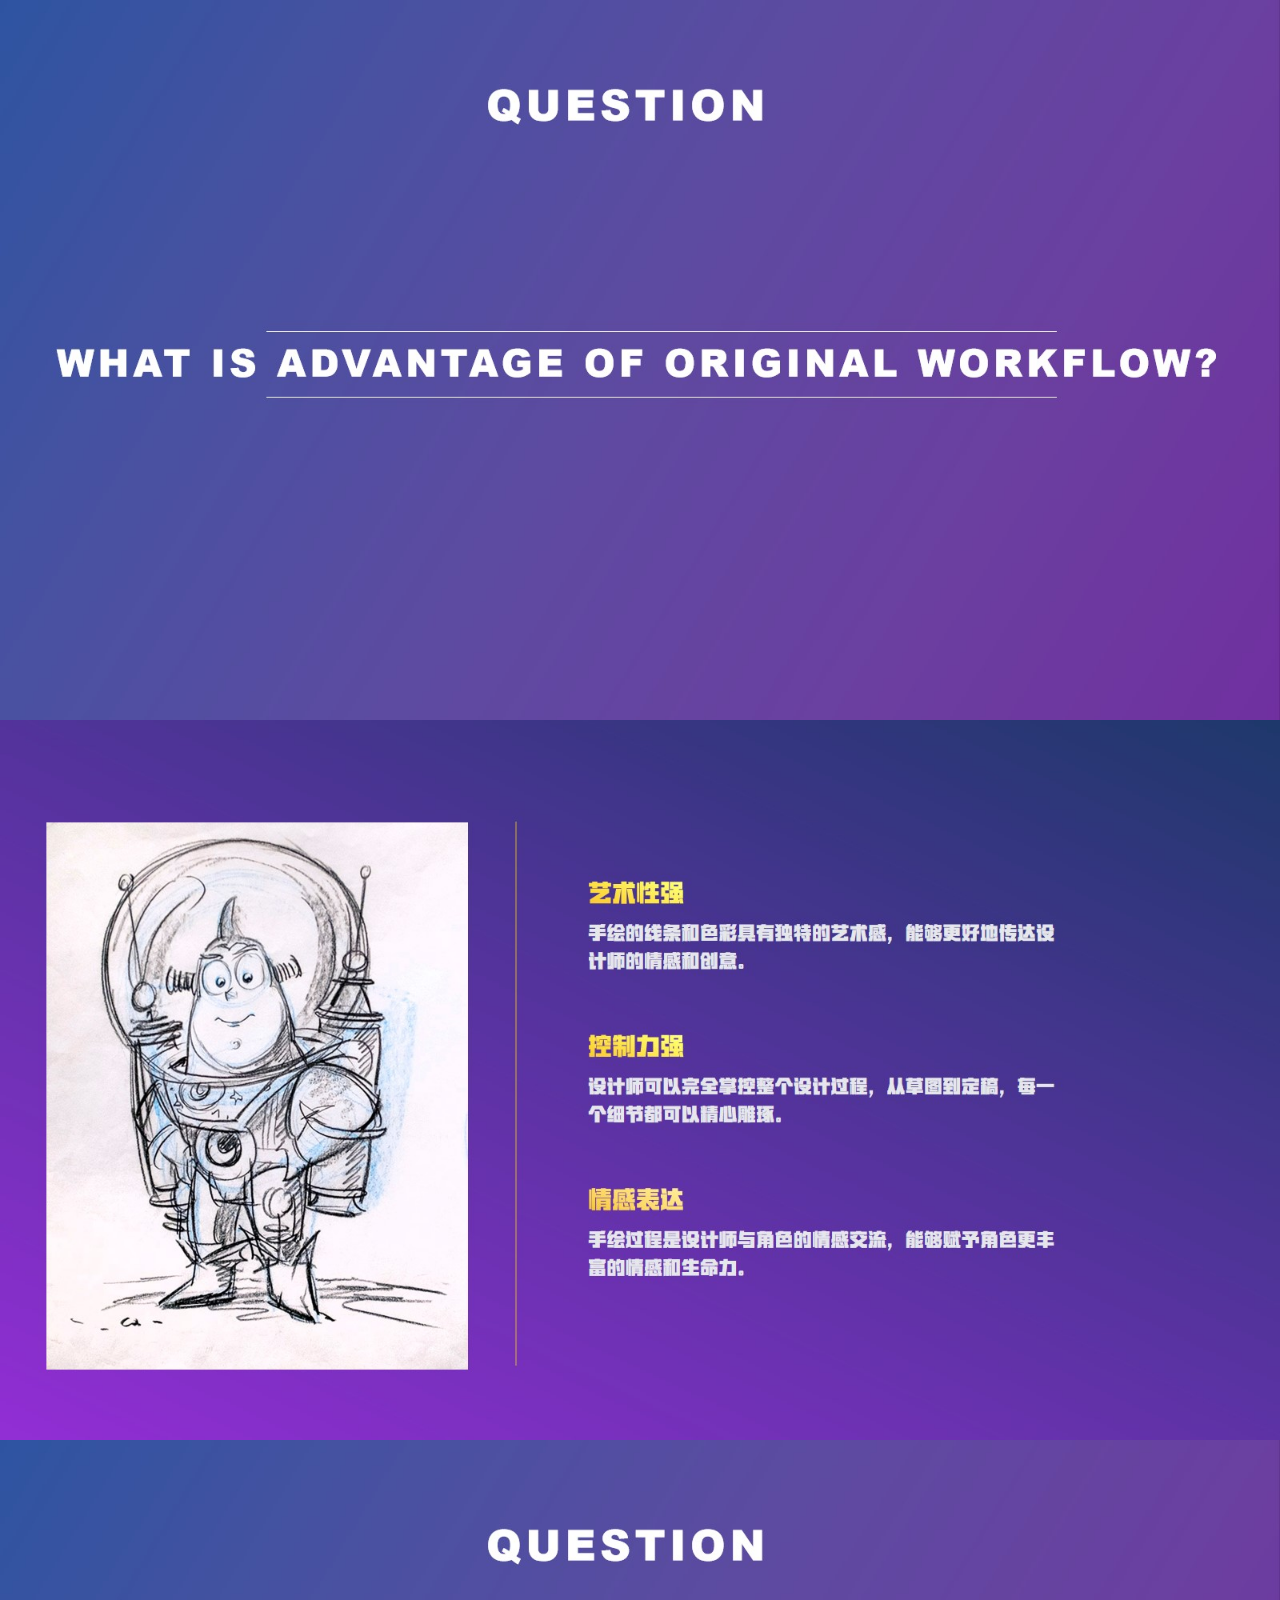
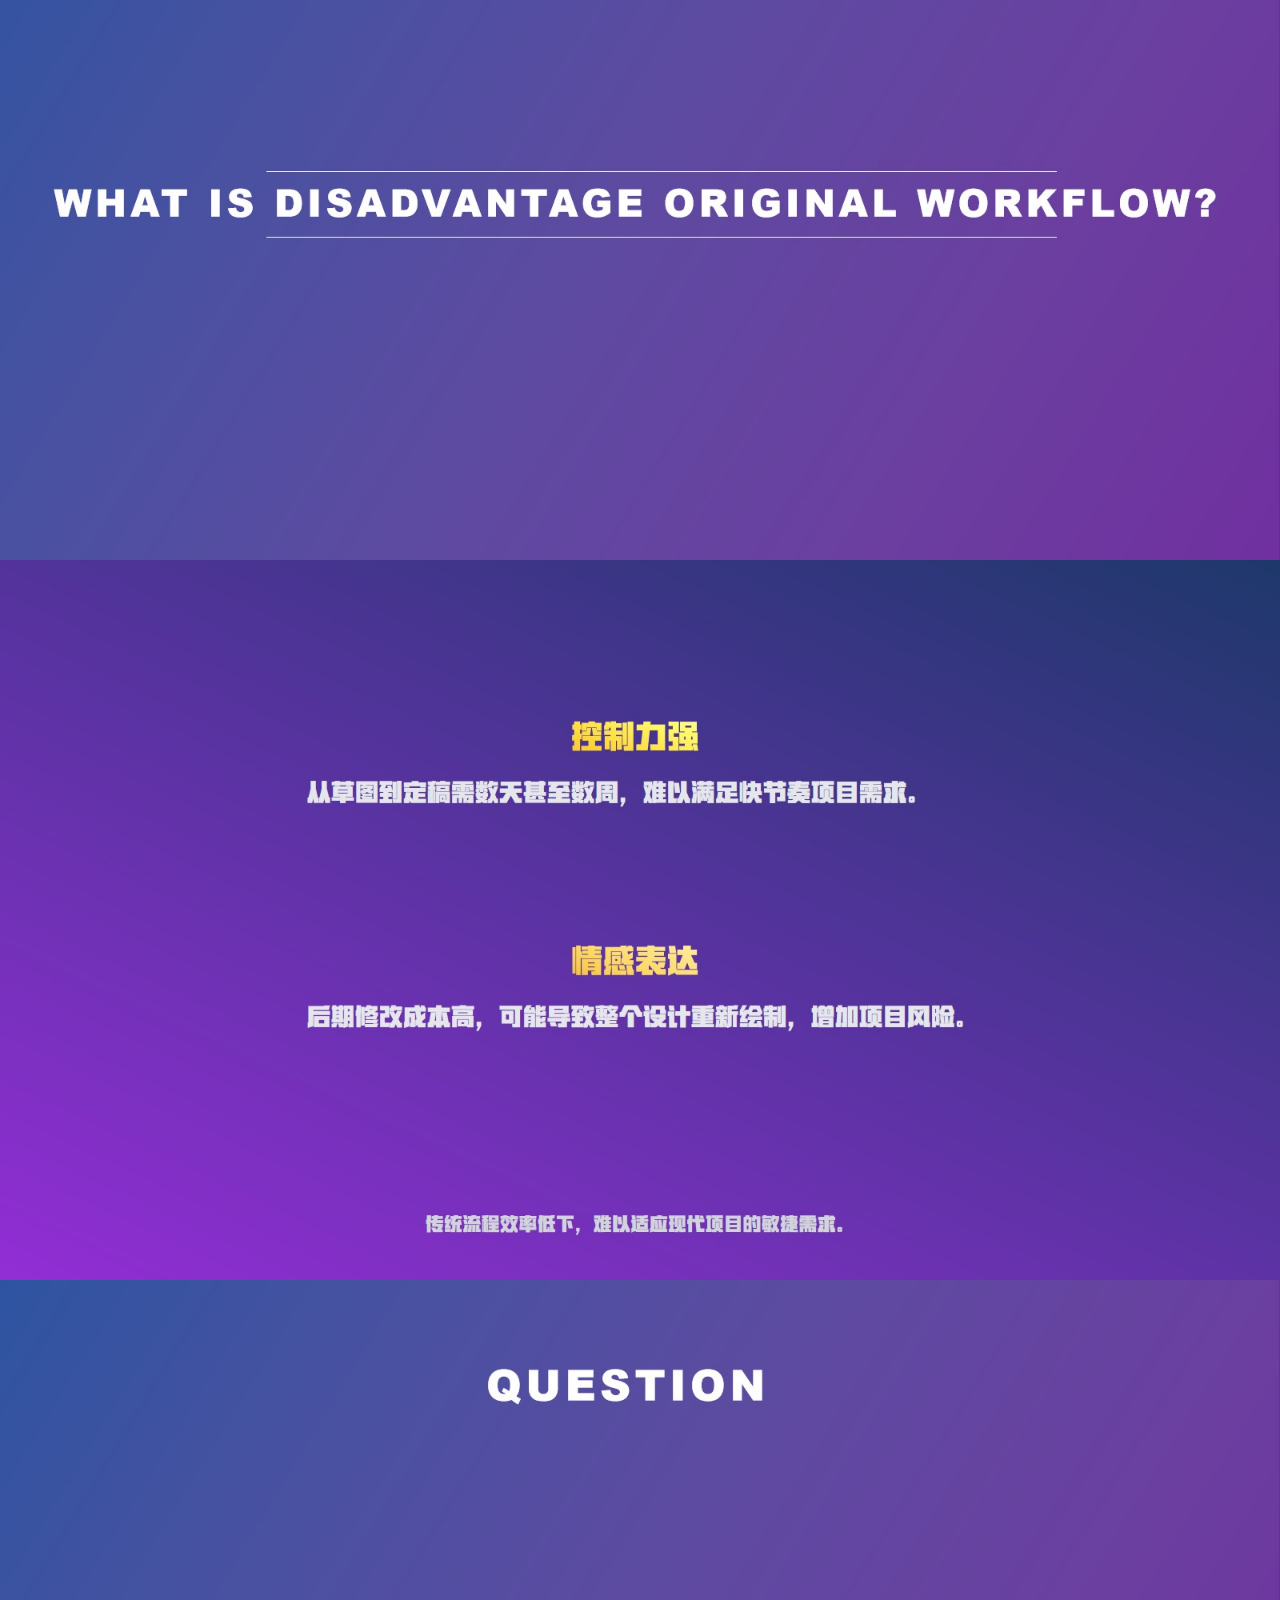
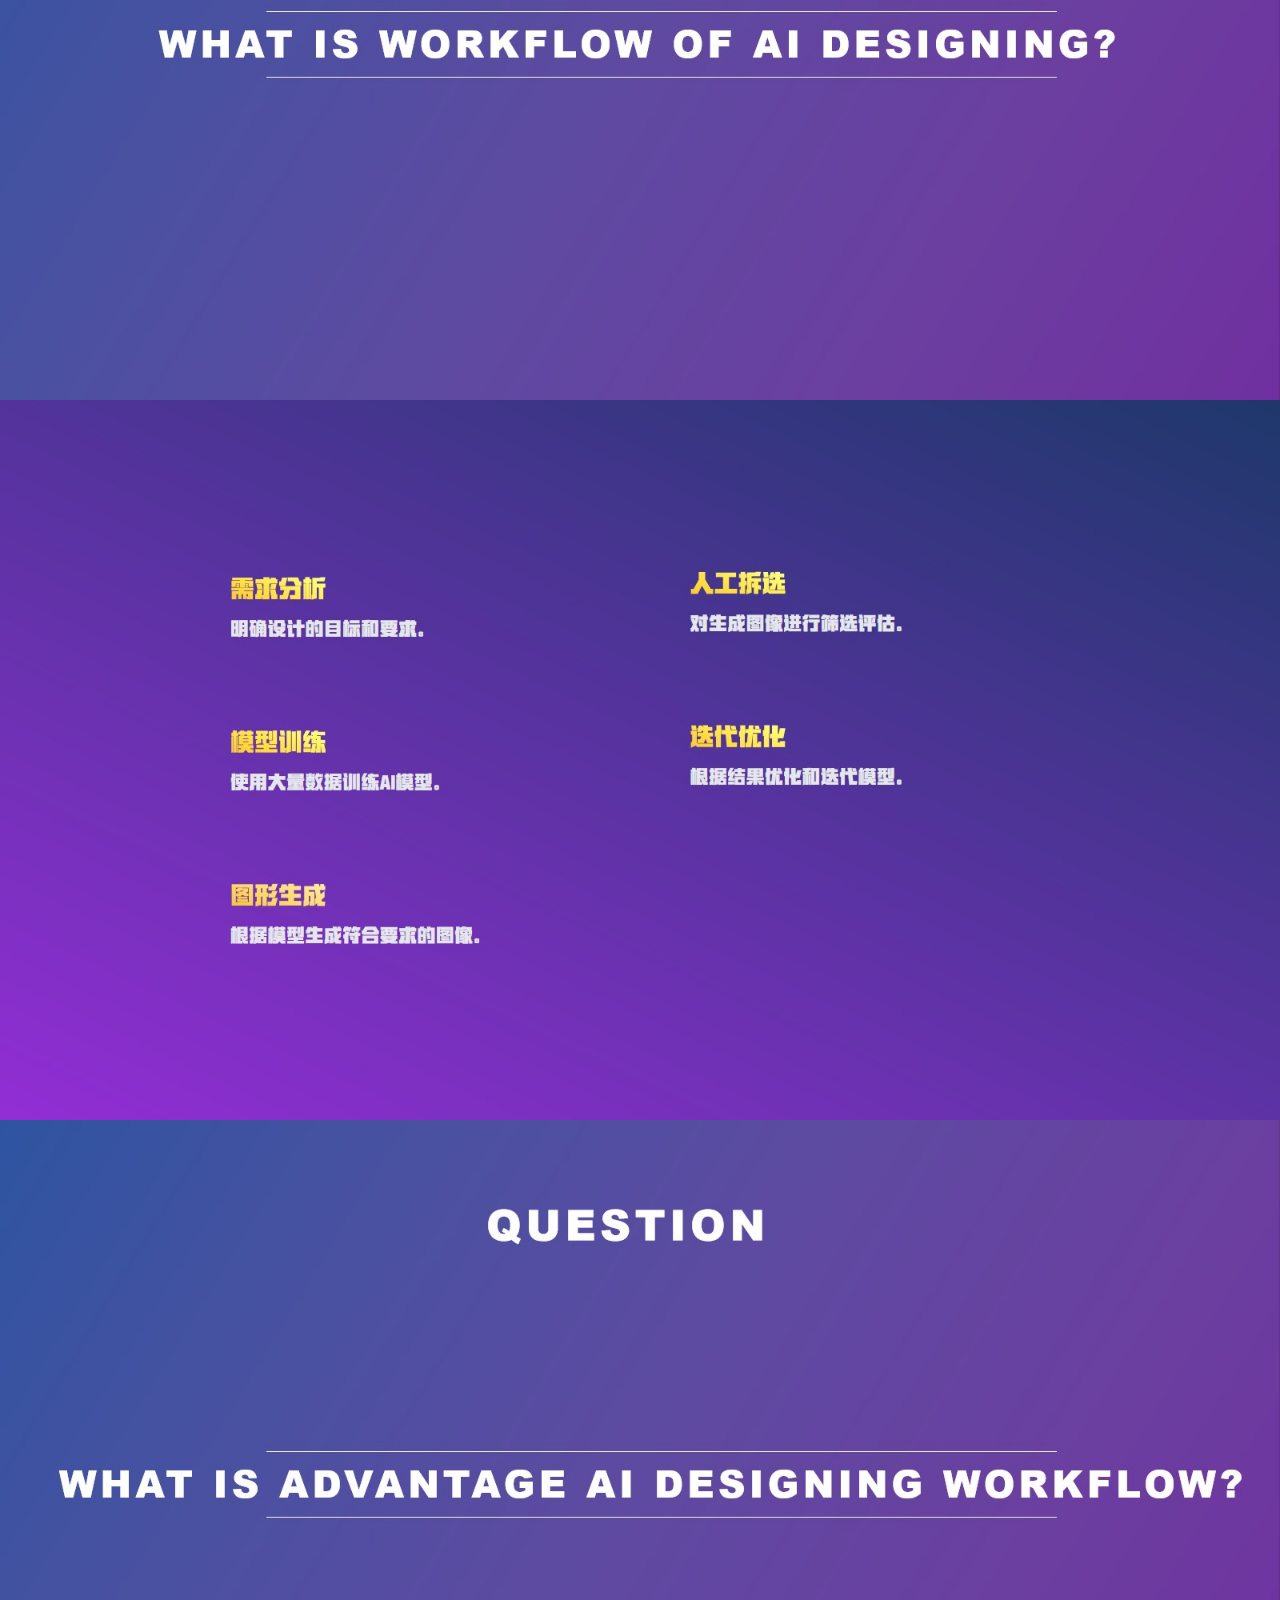
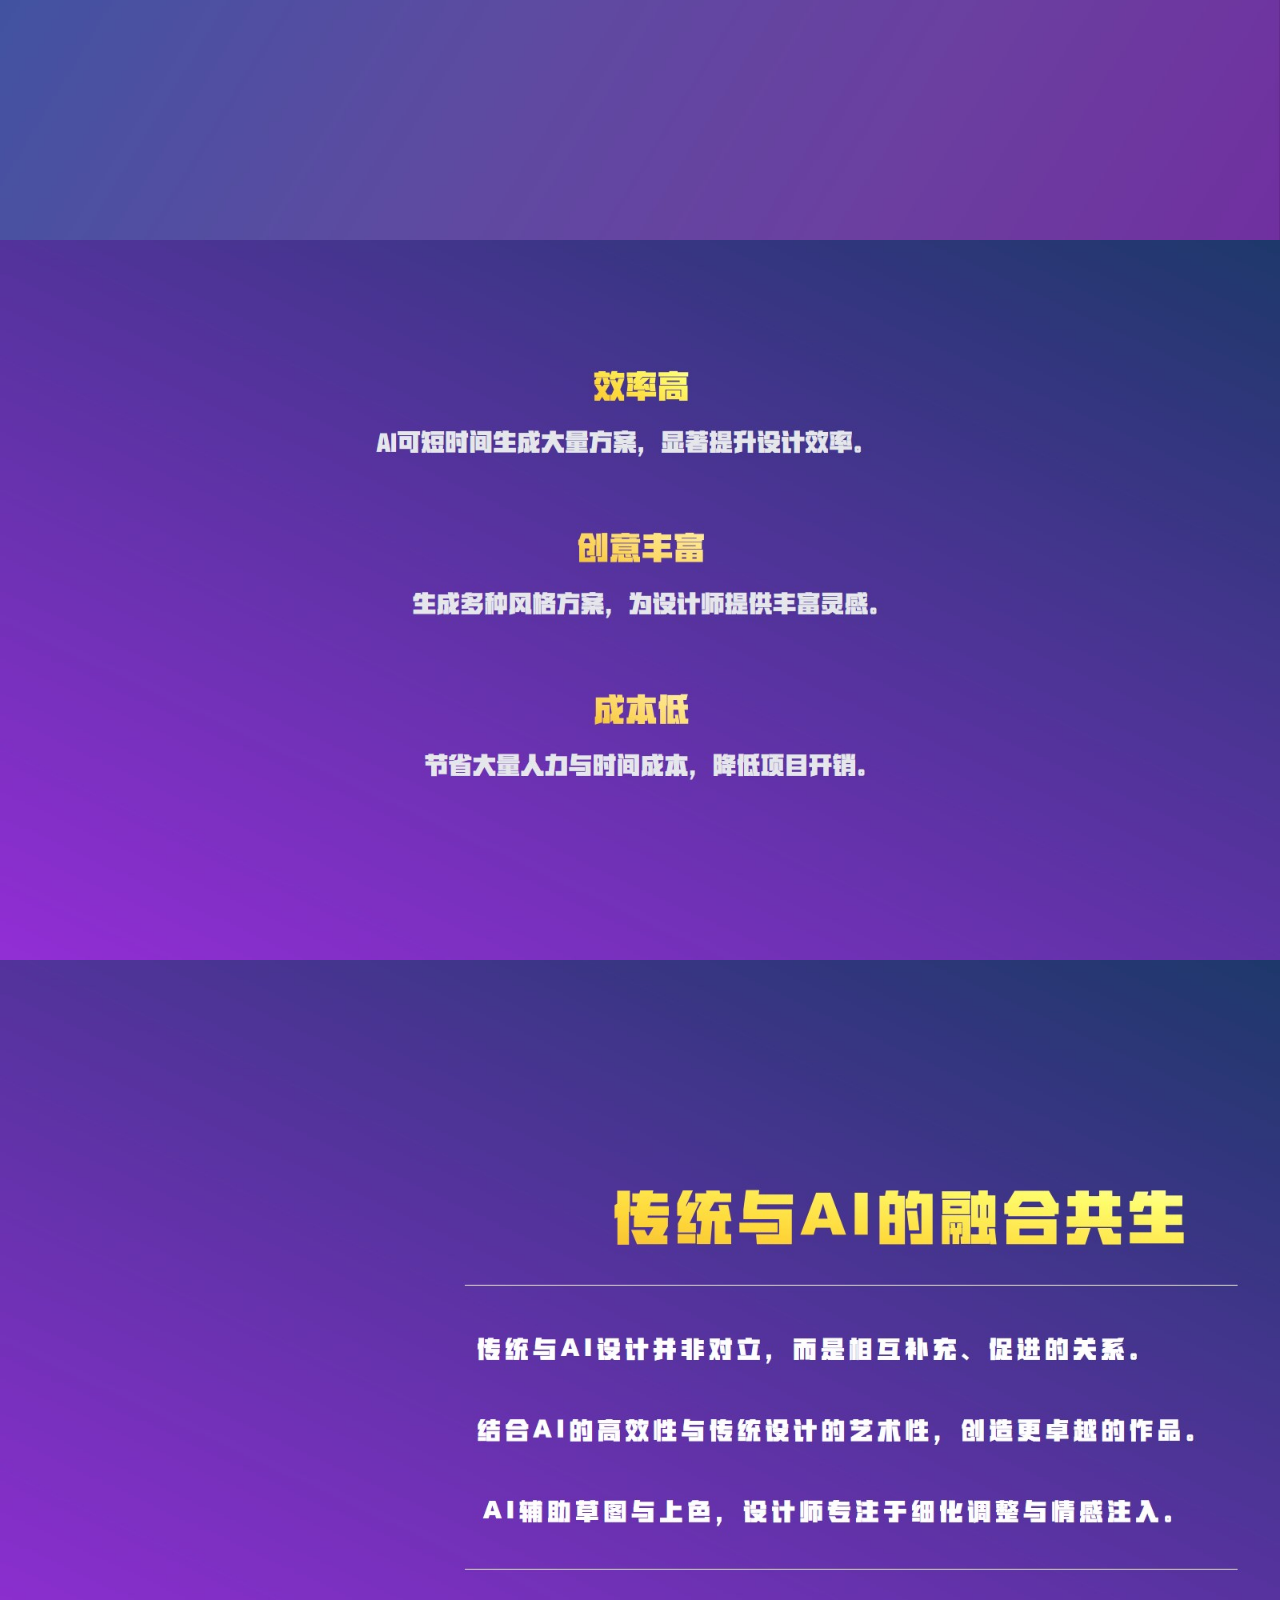
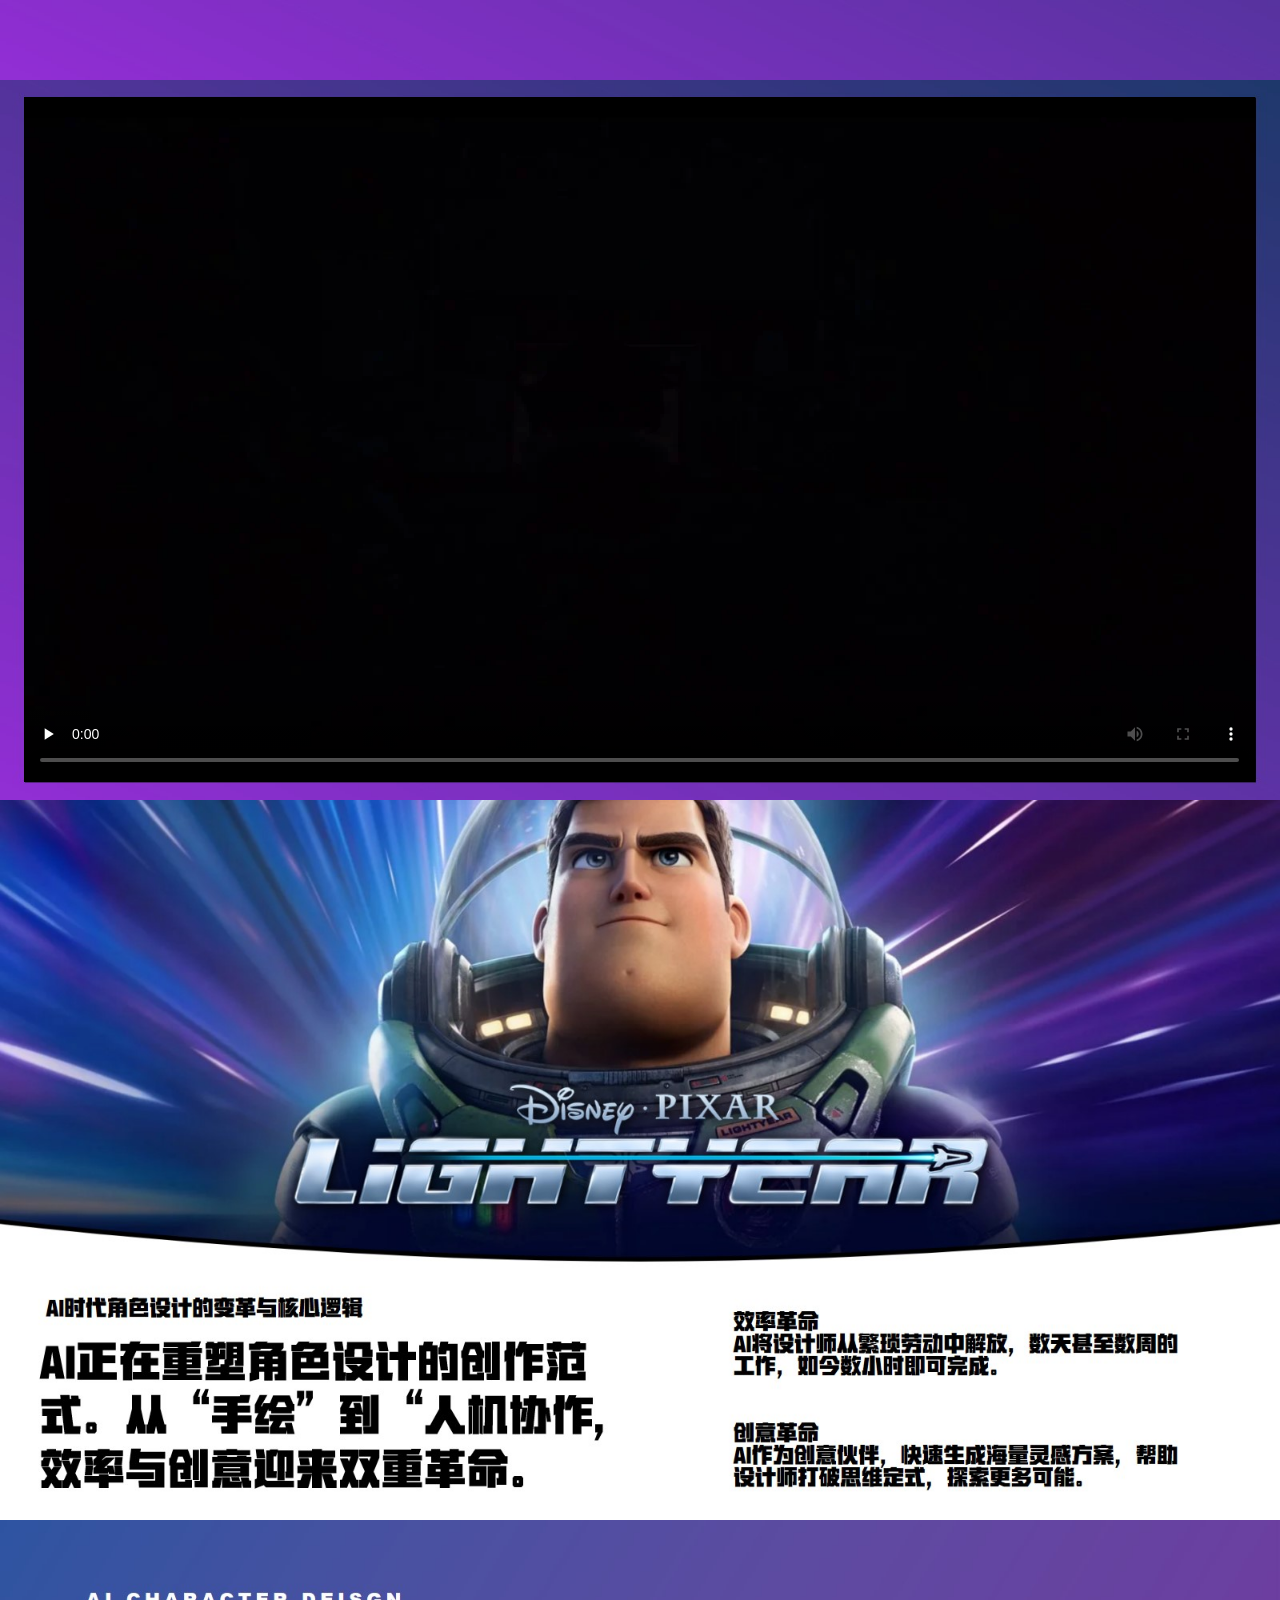
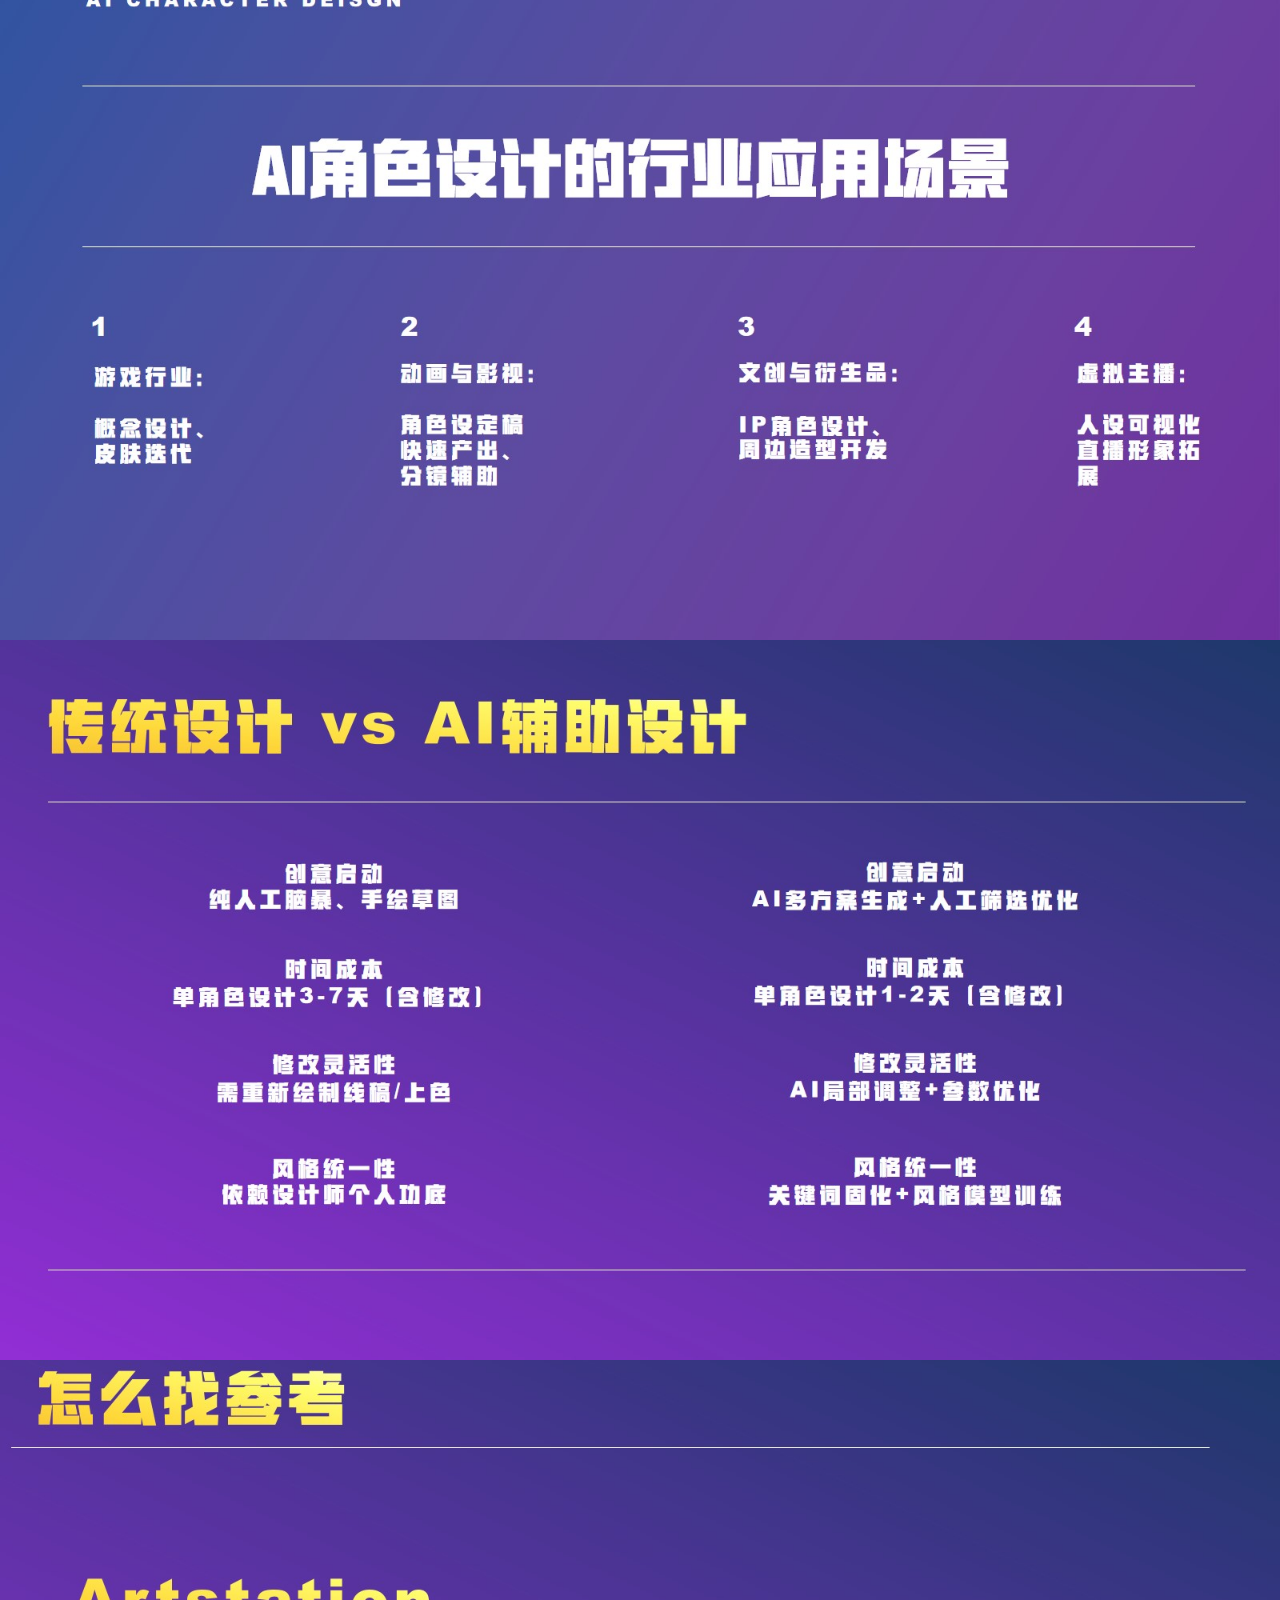
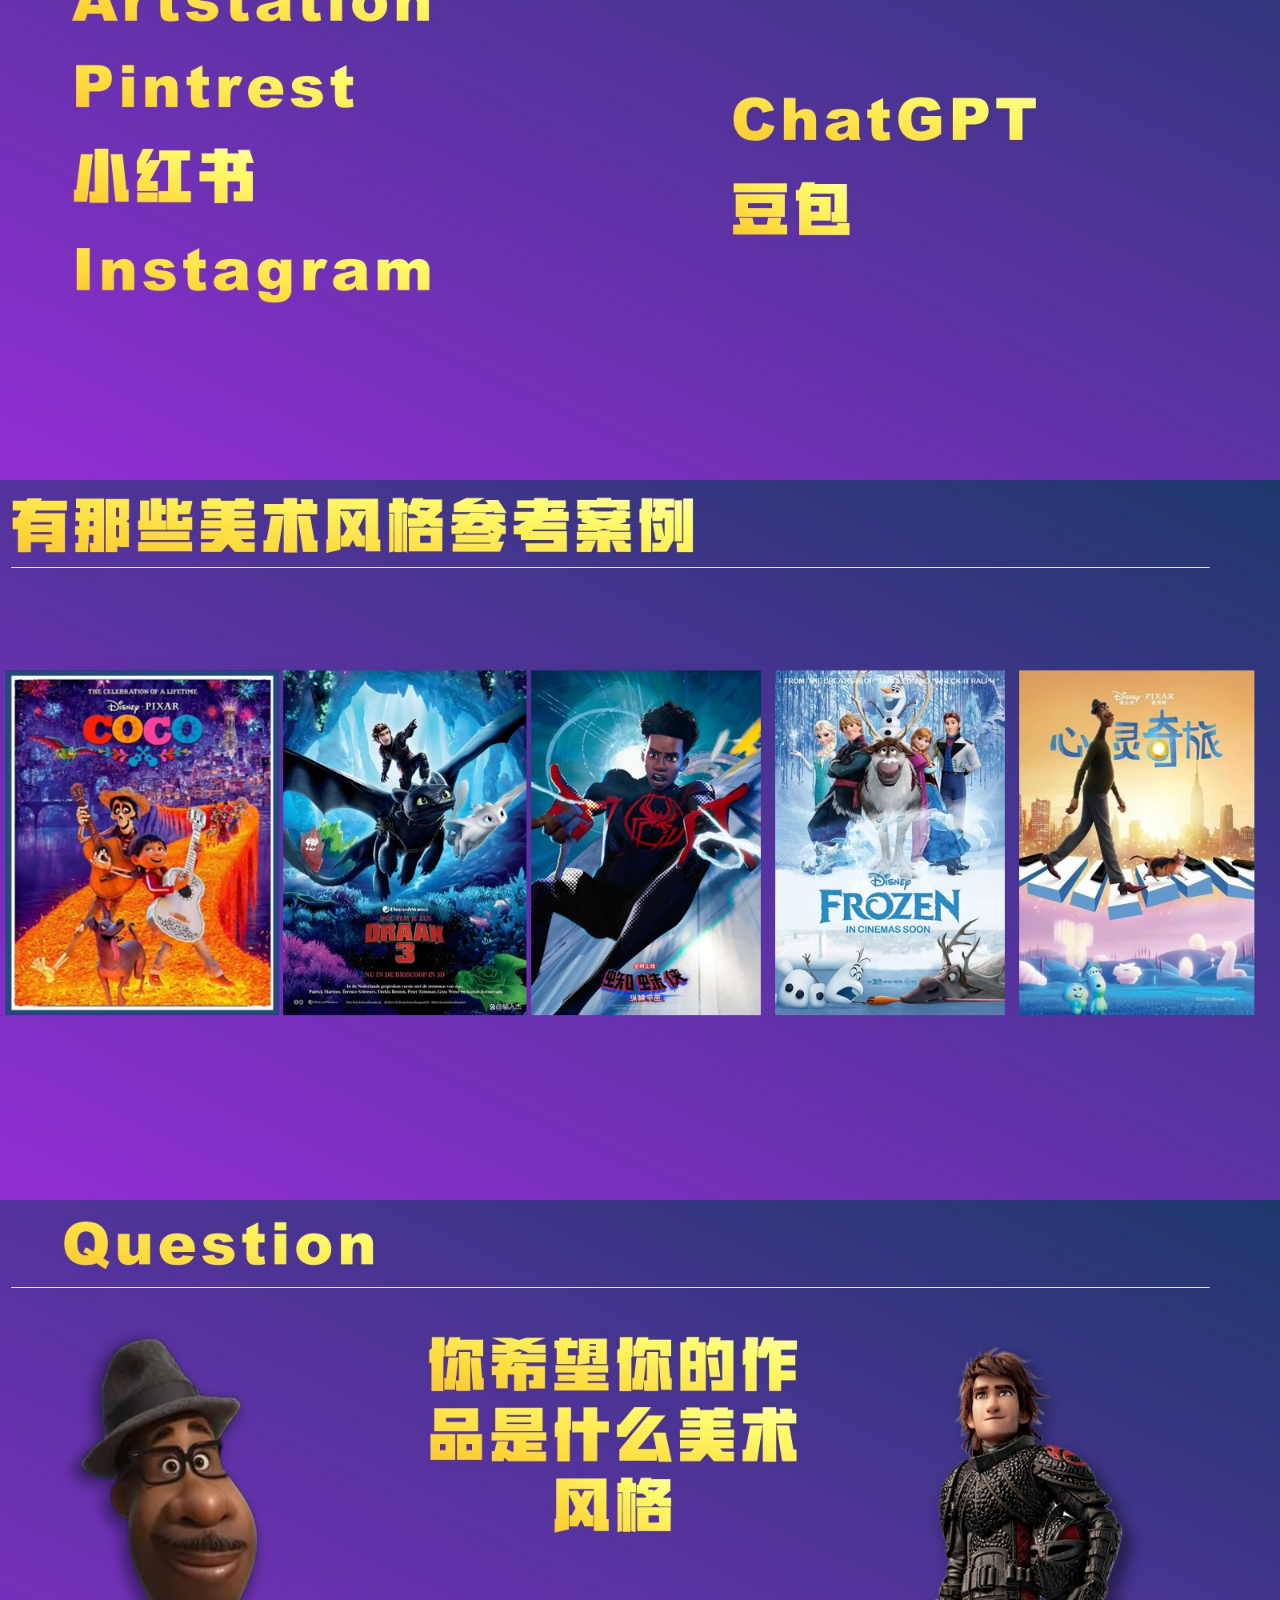
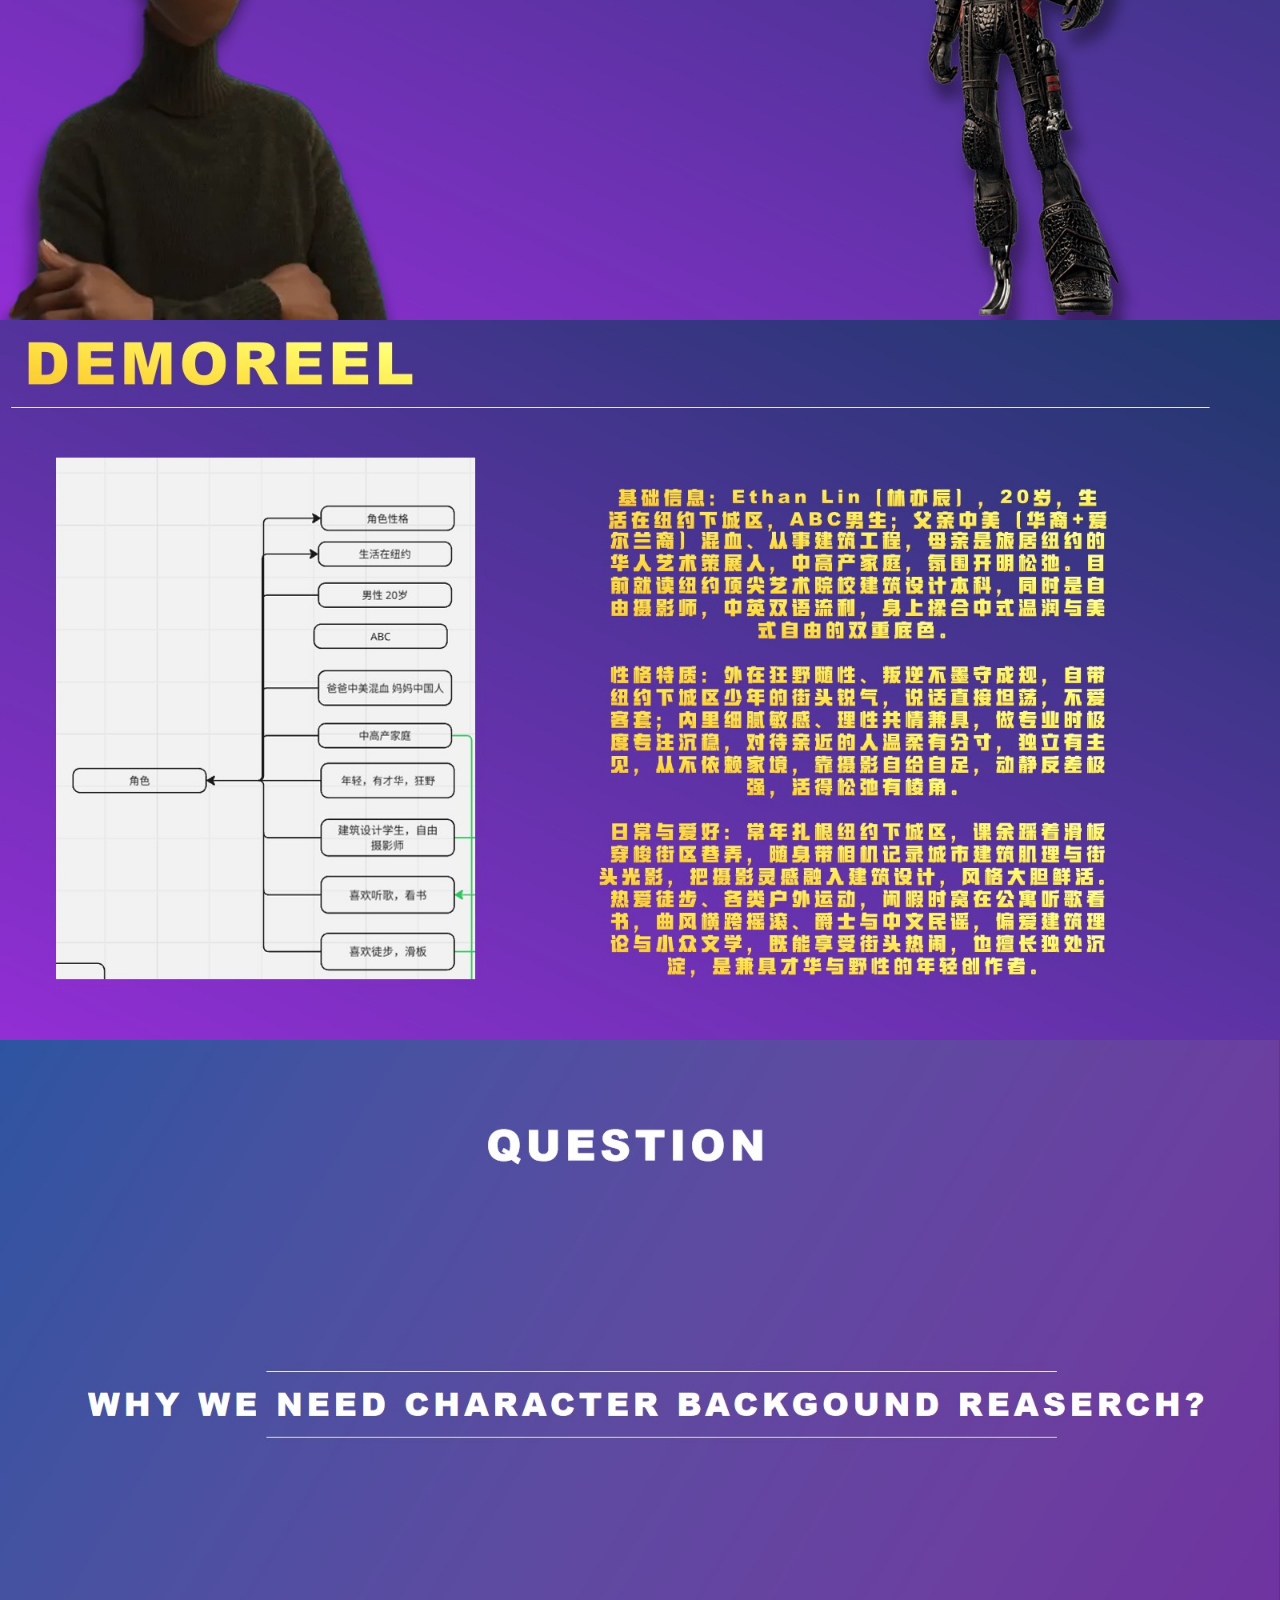
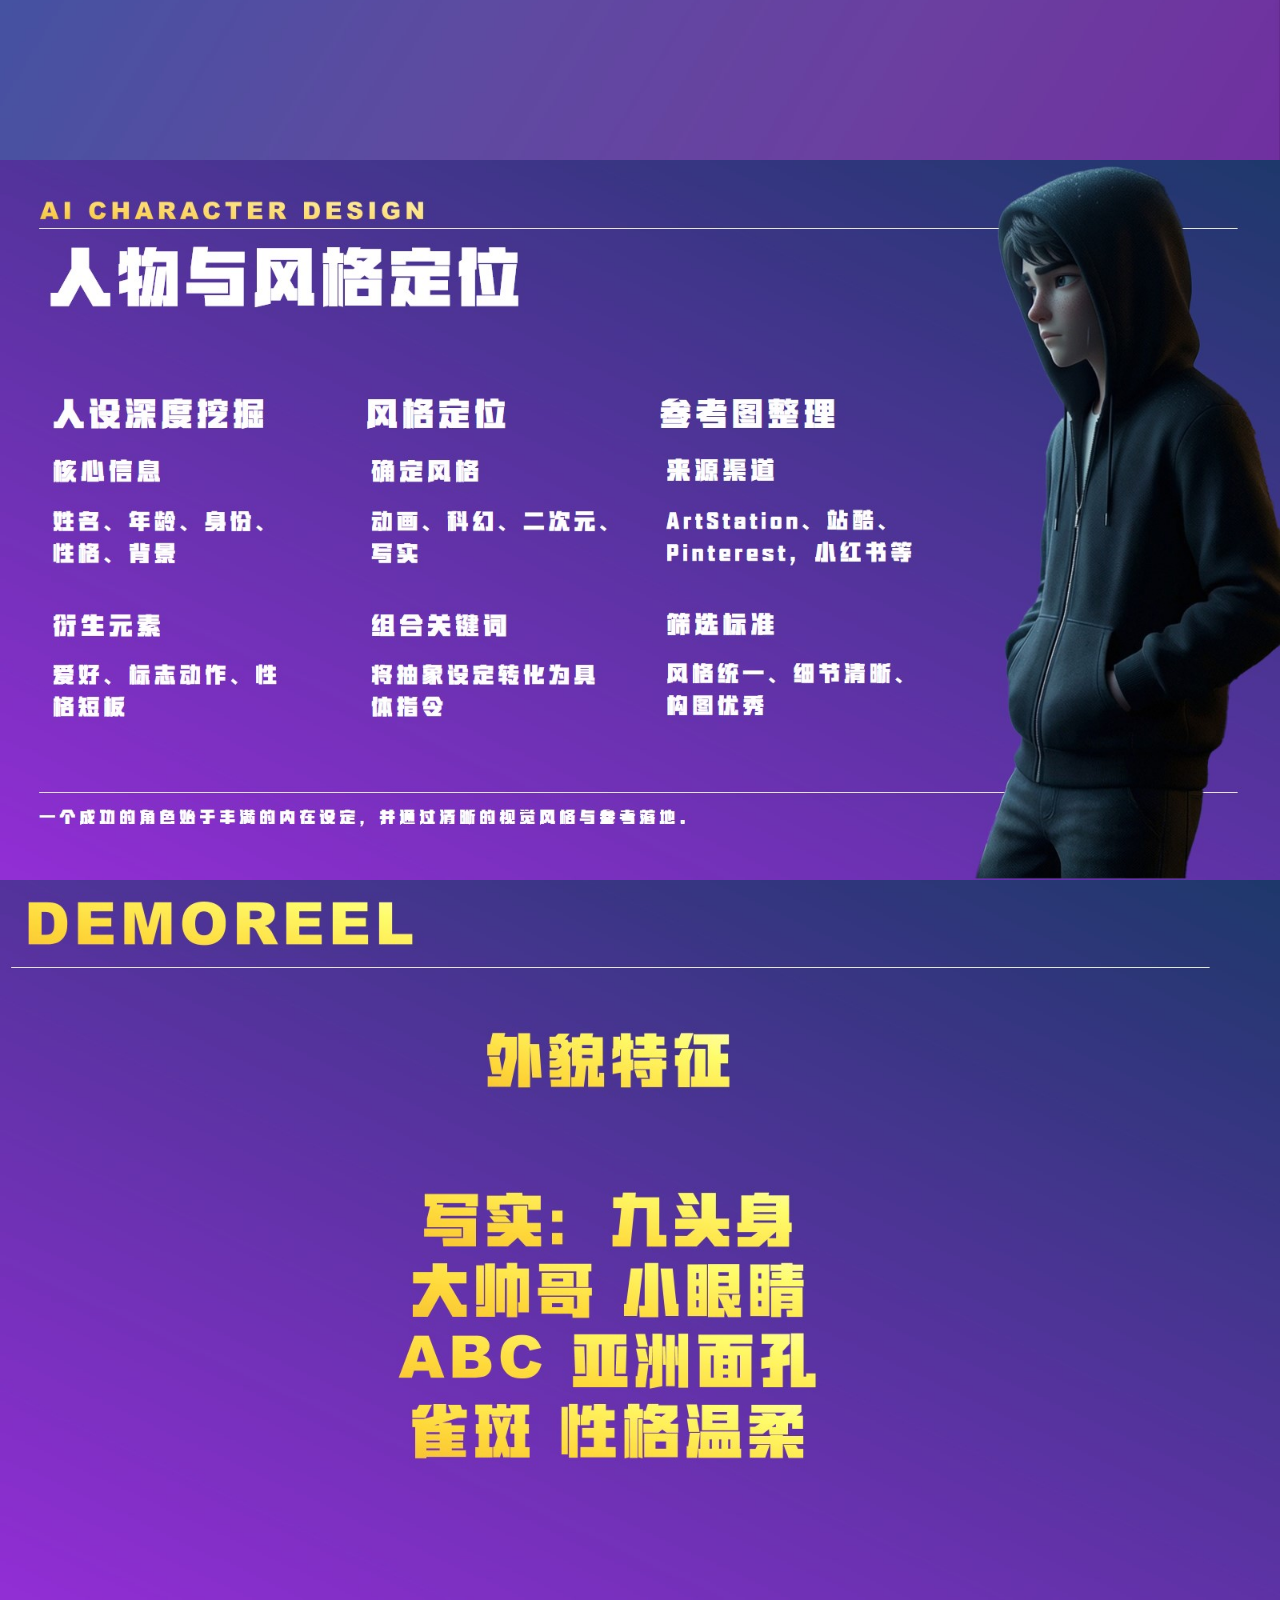
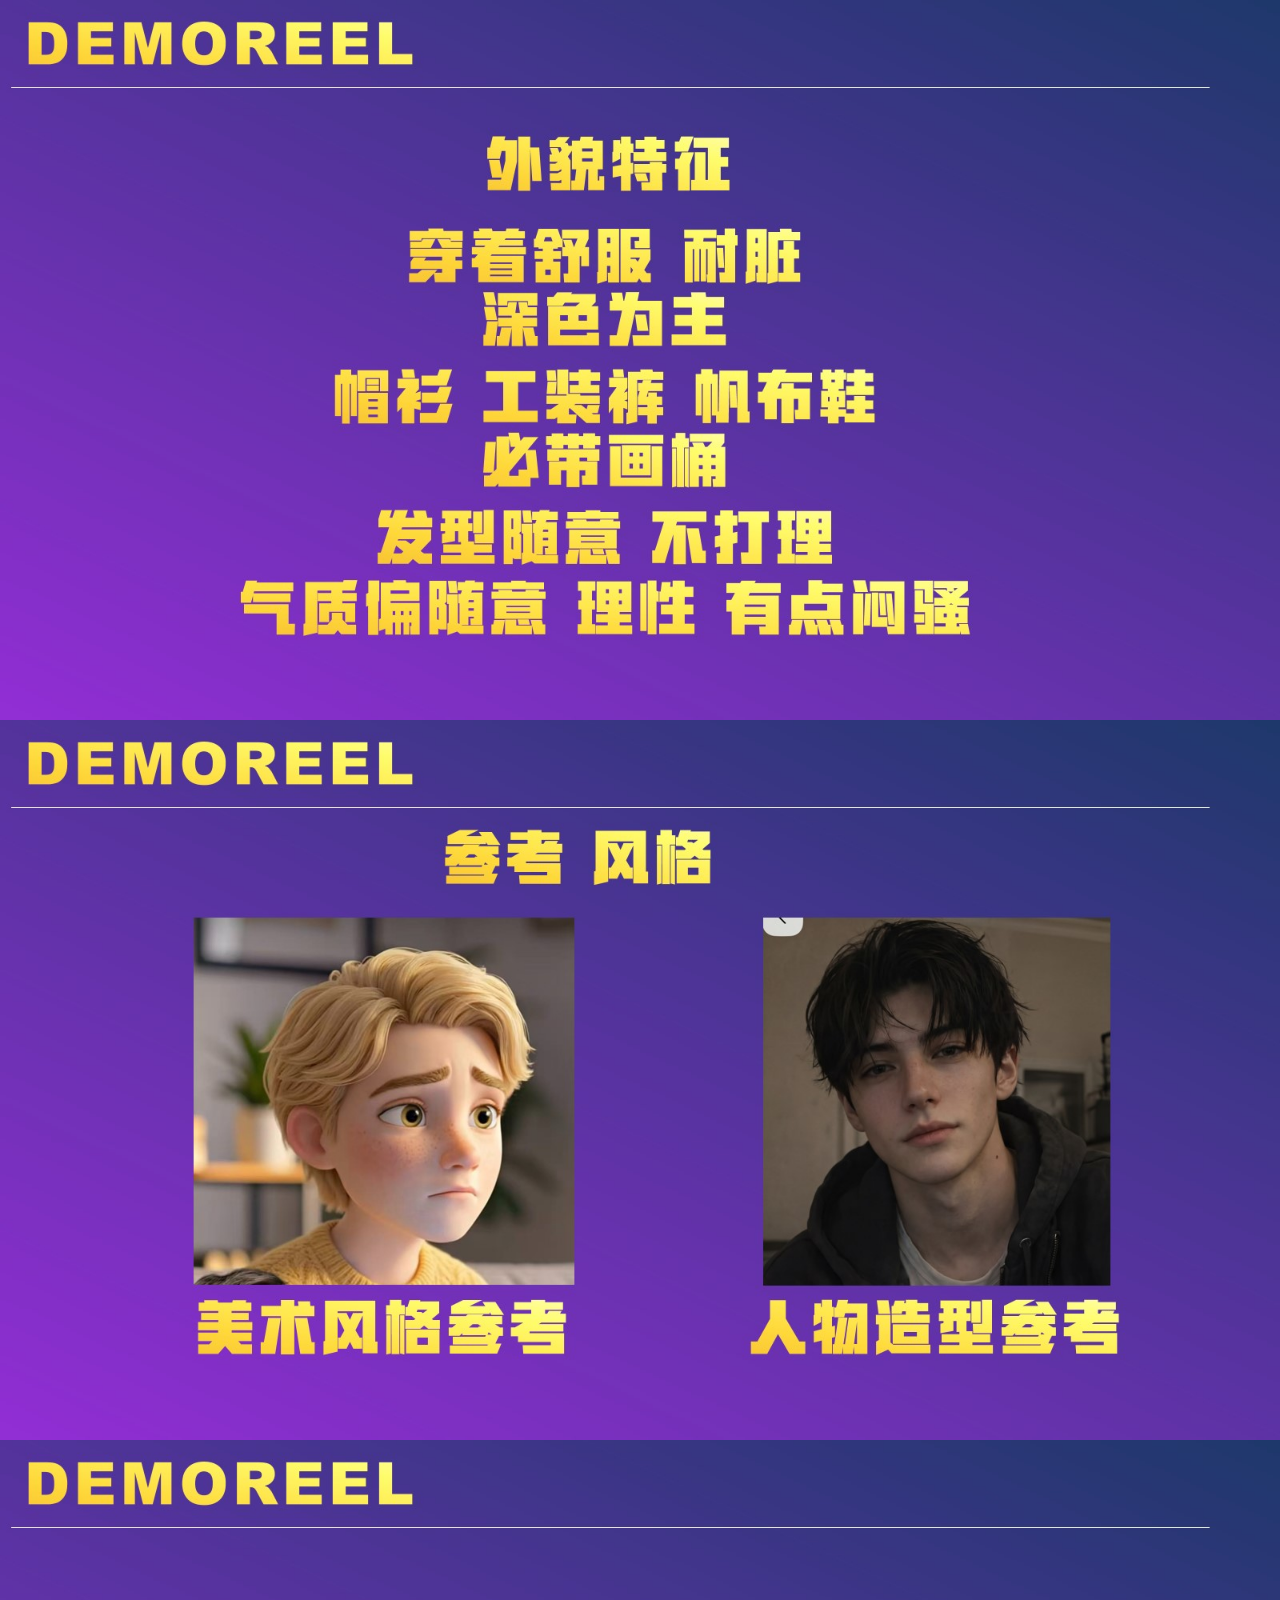
==== index.html @ f747ac8f "Publish IP design part two course and character case studies" ====
<!doctype html>
<html lang="zh-CN"><head><meta charset="utf-8"><meta name="viewport" content="width=device-width,initial-scale=1"><meta name="theme-color" content="#000000"><title>IP角色设计（下）· PPT平铺版</title><link rel="icon" href="favicon.svg" type="image/svg+xml"><link rel="stylesheet" href="course.css"></head><body><main aria-label="IP课程第二部分，原PPT第2至50页"><section class="slide" id="page-02" data-page="2" aria-label="原课件第2页"><img src="slides/slide-02.jpg" alt="原课件第2页" width="1600" height="900" loading="eager"></section><section class="slide" id="page-03" data-page="3" aria-label="原课件第3页"><img src="slides/slide-03.jpg" alt="原课件第3页" width="1600" height="900" loading="eager"></section><section class="slide" id="page-04" data-page="4" aria-label="原课件第4页"><img src="slides/slide-04.jpg" alt="原课件第4页" width="1600" height="900" loading="lazy"></section><section class="slide" id="page-05" data-page="5" aria-label="原课件第5页"><img src="slides/slide-05.jpg" alt="原课件第5页" width="1600" height="900" loading="lazy"></section><section class="slide" id="page-06" data-page="6" aria-label="原课件第6页"><img src="slides/slide-06.jpg" alt="原课件第6页" width="1600" height="900" loading="lazy"></section><section class="slide" id="page-07" data-page="7" aria-label="原课件第7页"><img src="slides/slide-07.jpg" alt="原课件第7页" width="1600" height="900" loading="lazy"></section><section class="slide" id="page-08" data-page="8" aria-label="原课件第8页"><img src="slides/slide-08.jpg" alt="原课件第8页" width="1600" height="900" loading="lazy"></section><section class="slide" id="page-09" data-page="9" aria-label="原课件第9页"><img src="slides/slide-09.jpg" alt="原课件第9页" width="1600" height="900" loading="lazy"></section><section class="slide" id="page-10" data-page="10" aria-label="原课件第10页"><img src="slides/slide-10.jpg" alt="原课件第10页" width="1600" height="900" loading="lazy"></section><section class="slide" id="page-11" data-page="11" aria-label="原课件第11页"><img src="slides/slide-11.jpg" alt="原课件第11页" width="1600" height="900" loading="lazy"><video controls playsinline preload="none" poster="assets/image4.webp" style="left:1.91145833%;top:2.42592593%;width:96.17187500%;height:95.13888889%" aria-label="原课件第11页视频1"><source src="videos/media1.mp4" type="video/mp4"></video></section><section class="slide" id="page-12" data-page="12" aria-label="原课件第12页"><img src="slides/slide-12.jpg" alt="原课件第12页" width="1600" height="900" loading="lazy"></section><section class="slide" id="page-13" data-page="13" aria-label="原课件第13页"><img src="slides/slide-13.jpg" alt="原课件第13页" width="1600" height="900" loading="lazy"></section><section class="slide" id="page-14" data-page="14" aria-label="原课件第14页"><img src="slides/slide-14.jpg" alt="原课件第14页" width="1600" height="900" loading="lazy"></section><section class="slide" id="page-15" data-page="15" aria-label="原课件第15页"><img src="slides/slide-15.jpg" alt="原课件第15页" width="1600" height="900" loading="lazy"></section><section class="slide" id="page-16" data-page="16" aria-label="原课件第16页"><img src="slides/slide-16.jpg" alt="原课件第16页" width="1600" height="900" loading="lazy"></section><section class="slide" id="page-17" data-page="17" aria-label="原课件第17页"><img src="slides/slide-17.jpg" alt="原课件第17页" width="1600" height="900" loading="lazy"></section><section class="slide" id="page-20" data-page="20" aria-label="原课件第20页"><img src="slides/slide-20.jpg" alt="原课件第20页" width="1600" height="900" loading="lazy"></section><section class="slide" id="page-21" data-page="21" aria-label="原课件第21页"><img src="slides/slide-21.jpg" alt="原课件第21页" width="1600" height="900" loading="lazy"></section><section class="slide" id="page-22" data-page="22" aria-label="原课件第22页"><img src="slides/slide-22.jpg" alt="原课件第22页" width="1600" height="900" loading="lazy"></section><section class="slide" id="page-23" data-page="23" aria-label="原课件第23页"><img src="slides/slide-23.jpg" alt="原课件第23页" width="1600" height="900" loading="lazy"></section><section class="slide" id="page-24" data-page="24" aria-label="原课件第24页"><img src="slides/slide-24.jpg" alt="原课件第24页" width="1600" height="900" loading="lazy"></section><section class="slide" id="page-25" data-page="25" aria-label="原课件第25页"><img src="slides/slide-25.jpg" alt="原课件第25页" width="1600" height="900" loading="lazy"></section><section class="slide" id="page-26" data-page="26" aria-label="原课件第26页"><img src="slides/slide-26.jpg" alt="原课件第26页" width="1600" height="900" loading="lazy"></section><section class="slide" id="page-27" data-page="27" aria-label="原课件第27页"><img src="slides/slide-27.jpg" alt="原课件第27页" width="1600" height="900" loading="lazy"></section><section class="slide" id="page-28" data-page="28" aria-label="原课件第28页"><img src="slides/slide-28.jpg" alt="原课件第28页" width="1600" height="900" loading="lazy"></section><section class="slide" id="page-29" data-page="29" aria-label="原课件第29页"><img src="slides/slide-29.jpg" alt="原课件第29页" width="1600" height="900" loading="lazy"></section><section class="slide" id="page-30" data-page="30" aria-label="原课件第30页"><img src="slides/slide-30.jpg" alt="原课件第30页" width="1600" height="900" loading="lazy"></section><section class="slide" id="page-31" data-page="31" aria-label="原课件第31页"><img src="slides/slide-31.jpg" alt="原课件第31页" width="1600" height="900" loading="lazy"></section><section class="slide" id="page-32" data-page="32" aria-label="原课件第32页"><img src="slides/slide-32.jpg" alt="原课件第32页" width="1600" height="900" loading="lazy"></section><section class="slide" id="page-33" data-page="33" aria-label="原课件第33页"><img src="slides/slide-33.jpg" alt="原课件第33页" width="1600" height="900" loading="lazy"></section><section class="slide" id="page-34" data-page="34" aria-label="原课件第34页"><img src="slides/slide-34.jpg" alt="原课件第34页" width="1600" height="900" loading="lazy"></section><section class="slide" id="page-35" data-page="35" aria-label="原课件第35页"><img src="slides/slide-35.jpg" alt="原课件第35页" width="1600" height="900" loading="lazy"></section><section class="slide" id="page-36" data-page="36" aria-label="原课件第36页"><img src="slides/slide-36.jpg" alt="原课件第36页" width="1600" height="900" loading="lazy"></section><section class="slide" id="page-37" data-page="37" aria-label="原课件第37页"><img src="slides/slide-37.jpg" alt="原课件第37页" width="1600" height="900" loading="lazy"></section><section class="slide" id="page-38" data-page="38" aria-label="原课件第38页"><img src="slides/slide-38.jpg" alt="原课件第38页" width="1600" height="900" loading="lazy"></section><section class="slide" id="page-39" data-page="39" aria-label="原课件第39页"><img src="slides/slide-39.jpg" alt="原课件第39页" width="1600" height="900" loading="lazy"></section><section class="slide" id="page-40" data-page="40" aria-label="原课件第40页"><img src="slides/slide-40.jpg" alt="原课件第40页" width="1600" height="900" loading="lazy"></section><section class="slide" id="page-41" data-page="41" aria-label="原课件第41页"><img src="slides/slide-41.jpg" alt="原课件第41页" width="1600" height="900" loading="lazy"></section><section class="slide" id="page-42" data-page="42" aria-label="原课件第42页"><img src="slides/slide-42.jpg" alt="原课件第42页" width="1600" height="900" loading="lazy"></section><section class="slide" id="page-43" data-page="43" aria-label="原课件第43页"><img src="slides/slide-43.jpg" alt="原课件第43页" width="1600" height="900" loading="lazy"></section><section class="slide" id="page-44" data-page="44" aria-label="原课件第44页"><img src="slides/slide-44.jpg" alt="原课件第44页" width="1600" height="900" loading="lazy"></section><section class="slide" id="page-45" data-page="45" aria-label="原课件第45页"><img src="slides/slide-45.jpg" alt="原课件第45页" width="1600" height="900" loading="lazy"></section><section class="slide" id="page-46" data-page="46" aria-label="原课件第46页"><img src="slides/slide-46.jpg" alt="原课件第46页" width="1600" height="900" loading="lazy"></section><section class="case-entry" id="case-study-entry" aria-labelledby="case-entry-title">
  <div class="case-entry-copy">
    <p class="case-entry-kicker">CUMI · 角色设计</p>
    <h2 id="case-entry-title">案例拆解</h2>
    <p class="case-entry-description">从方向探索、候选比较到局部修改，<br>逐版看一个角色怎样定稿。</p>
    <a class="case-entry-link" href="case-study/index.html#character-design">进入案例拆解 <span aria-hidden="true">→</span></a>
  </div>
  <figure class="case-entry-art"><img src="case-study/assets/cumi.png" alt="CUMI角色：三瓣呆毛、垂耳与柔软的毛绒造型" loading="lazy" width="1600" height="1600"></figure>
</section>
<section class="case-entry royal-entry" id="royal-case-entry" aria-labelledby="royal-case-title">
  <div class="case-entry-copy">
    <p class="case-entry-kicker">参考分析 · 角色系统</p>
    <h2 id="royal-case-title">白曜王室</h2>
    <p class="case-entry-description">从三张风格参考到公主与国王，<br>看统一的设计方法如何容纳不同角色。</p>
    <a class="case-entry-link" href="ivory-court/index.html">进入王室案例 <span aria-hidden="true">→</span></a>
  </div>
  <figure class="case-entry-art royal-entry-art">
    <img src="ivory-court/assets/princess.png" alt="白曜公主：象牙白长袍、皇冠与长枪" loading="lazy" width="1086" height="1448">
    <img src="ivory-court/assets/king.png" alt="白曜国王：宽肩银甲、长披风与仪式长剑" loading="lazy" width="1086" height="1448">
  </figure>
</section>
<section class="slide" id="page-50" data-page="50" aria-label="原课件第50页"><img src="slides/slide-50.jpg" alt="原课件第50页" width="1600" height="900" loading="lazy"></section></main></body></html>
---- course.css ----
/* The original 50 PPT pages, edge to edge in their original order. */
*{box-sizing:border-box}
html,body{margin:0;padding:0;background:#000;scroll-padding:0}
main{display:block;width:100%;margin:0;padding:0}
.slide{position:relative;display:block;width:100%;margin:0;padding:0;border:0;line-height:0}
.slide>img{display:block;width:100%;height:auto;margin:0;padding:0;border:0}
.slide>video{position:absolute;display:block;margin:0;padding:0;border:0;background:#000;object-fit:fill}
@font-face{font-family:CumiCase;src:url('case-study/assets/cumi-round.ttf') format('truetype');font-weight:700;font-display:swap}
.case-entry{display:grid;grid-template-columns:1.05fr 1fr;align-items:center;width:100%;aspect-ratio:16/9;margin:0;padding:5.5vw 7vw;background:linear-gradient(112deg,#344ca5,#663baf);font-family:CumiCase,"Microsoft YaHei",sans-serif;color:#fff5df;line-height:1.65;overflow:hidden}
.case-entry-copy{position:relative;z-index:1}.case-entry-kicker{font-size:clamp(12px,1.35vw,20px);margin:0 0 1.3vw;color:#e9dfef}.case-entry h2{font-size:clamp(28px,6vw,96px);line-height:1.2;font-weight:700;letter-spacing:.015em;color:#f5ec71;margin:0 0 1.8vw}.case-entry-description{font-size:clamp(14px,1.55vw,24px);line-height:1.85;margin:0 0 2.5vw;color:#efedf6}.case-entry-link{display:inline-flex;align-items:center;gap:2vw;min-height:44px;padding:1vw 1.6vw;background:#f5ec71;color:#323b89;text-decoration:none;font-size:clamp(14px,1.6vw,24px);line-height:1.5}.case-entry-link:hover{background:#fffaa4}.case-entry-link:focus-visible{outline:3px solid #fff;outline-offset:4px}.case-entry-link span{font-size:1.25em}.case-entry-art{display:flex;align-items:center;justify-content:center;width:100%;height:100%;min-width:0;margin:0}.case-entry-art img{display:block;width:100%;height:100%;max-height:43vw;object-fit:contain;filter:drop-shadow(0 1.4vw 1.5vw #24164240)}
@media(max-width:600px){.case-entry{padding:4.5vw 5vw;grid-template-columns:1.2fr 1fr}.case-entry-kicker{font-size:10px;margin-bottom:7px}.case-entry h2{font-size:7vw;margin-bottom:10px}.case-entry-description{font-size:11px;margin-bottom:12px;line-height:1.75}.case-entry-link{font-size:12px;padding:8px 11px;gap:10px}.case-entry-art img{max-height:47vw}}
.royal-entry{background:#eee7e0;color:#5c4653}.royal-entry .case-entry-kicker{color:#806573}.royal-entry h2{color:#695460}.royal-entry .case-entry-description{color:#73606a}.royal-entry .case-entry-link{background:#695460;color:#fffaf2}.royal-entry .case-entry-link:hover{background:#513d4a}.royal-entry .case-entry-link:focus-visible{outline-color:#695460}.royal-entry-art{display:grid;grid-template-columns:1fr 1fr;gap:1vw;align-items:center}.royal-entry-art img{width:100%;height:auto;max-height:none;object-fit:contain;filter:none}
/* CUMI product manual palette; scoped to the CUMI entrance. */
#case-study-entry{--cumi-wine:#6d3b51;--cumi-cream:#f4dcb5;--cumi-paper:#fff8e9;--cumi-coral:#f08f71;background:var(--cumi-wine);color:var(--cumi-paper)}
#case-study-entry .case-entry-kicker{color:var(--cumi-coral)}
#case-study-entry h2{color:var(--cumi-cream)}
#case-study-entry .case-entry-description{color:var(--cumi-paper)}
#case-study-entry .case-entry-link{background:var(--cumi-cream);color:var(--cumi-wine)}
#case-study-entry .case-entry-link:hover{background:var(--cumi-coral);color:#3f2932}
#case-study-entry .case-entry-link:focus-visible{outline-color:var(--cumi-paper)}
@media print{.slide{break-inside:avoid}.slide>video{display:none}}
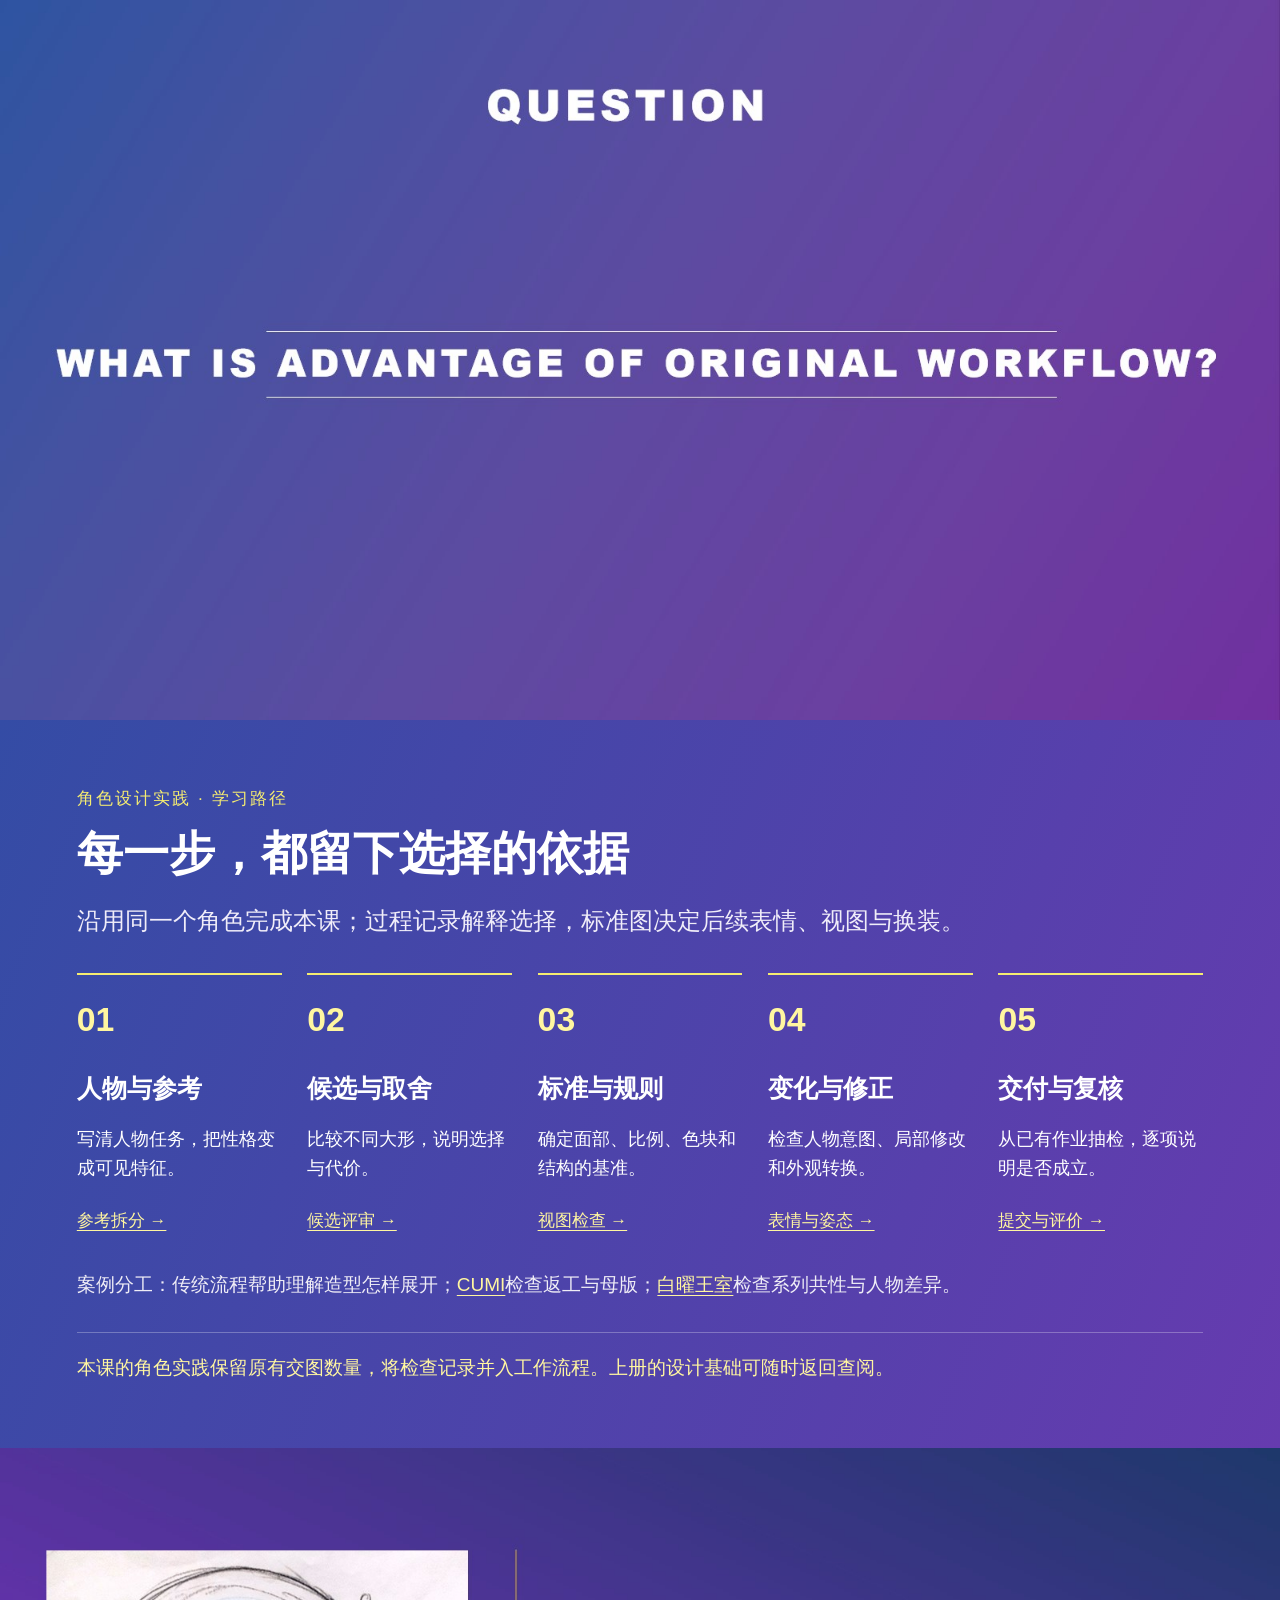
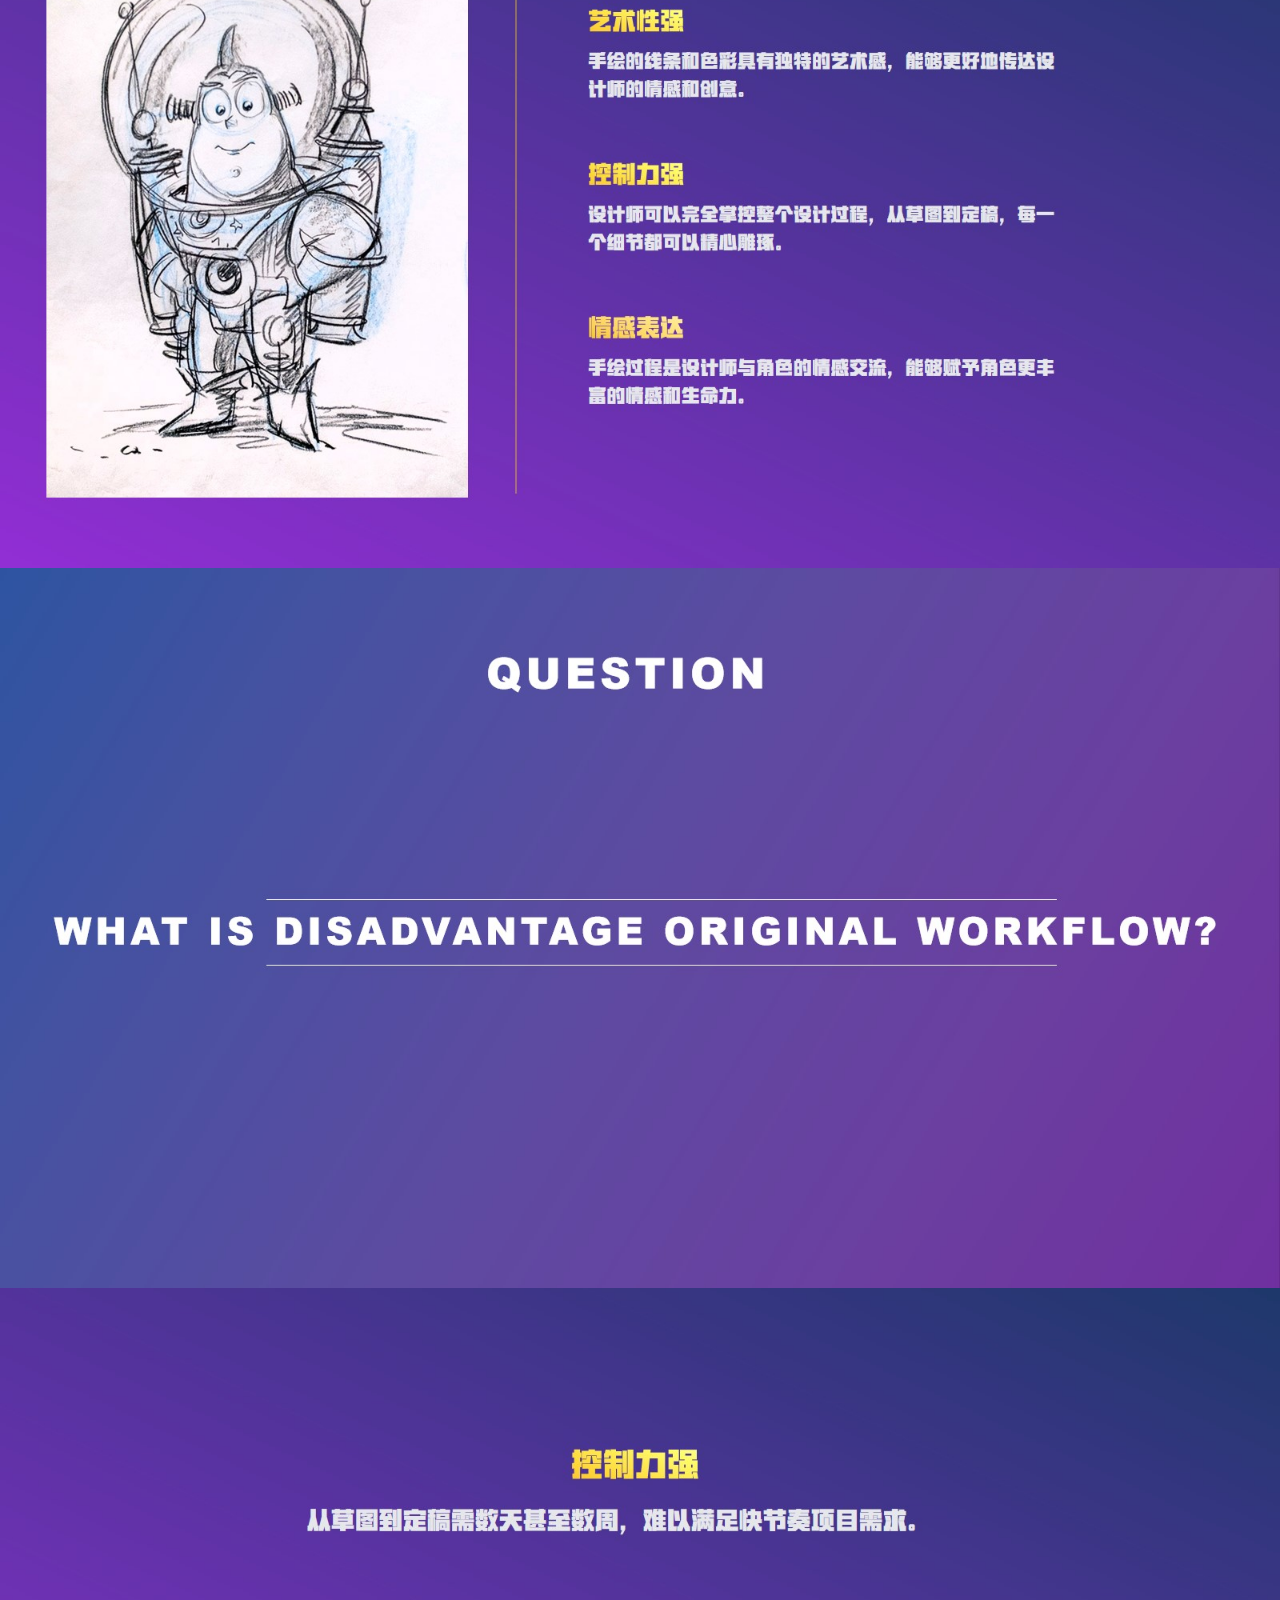
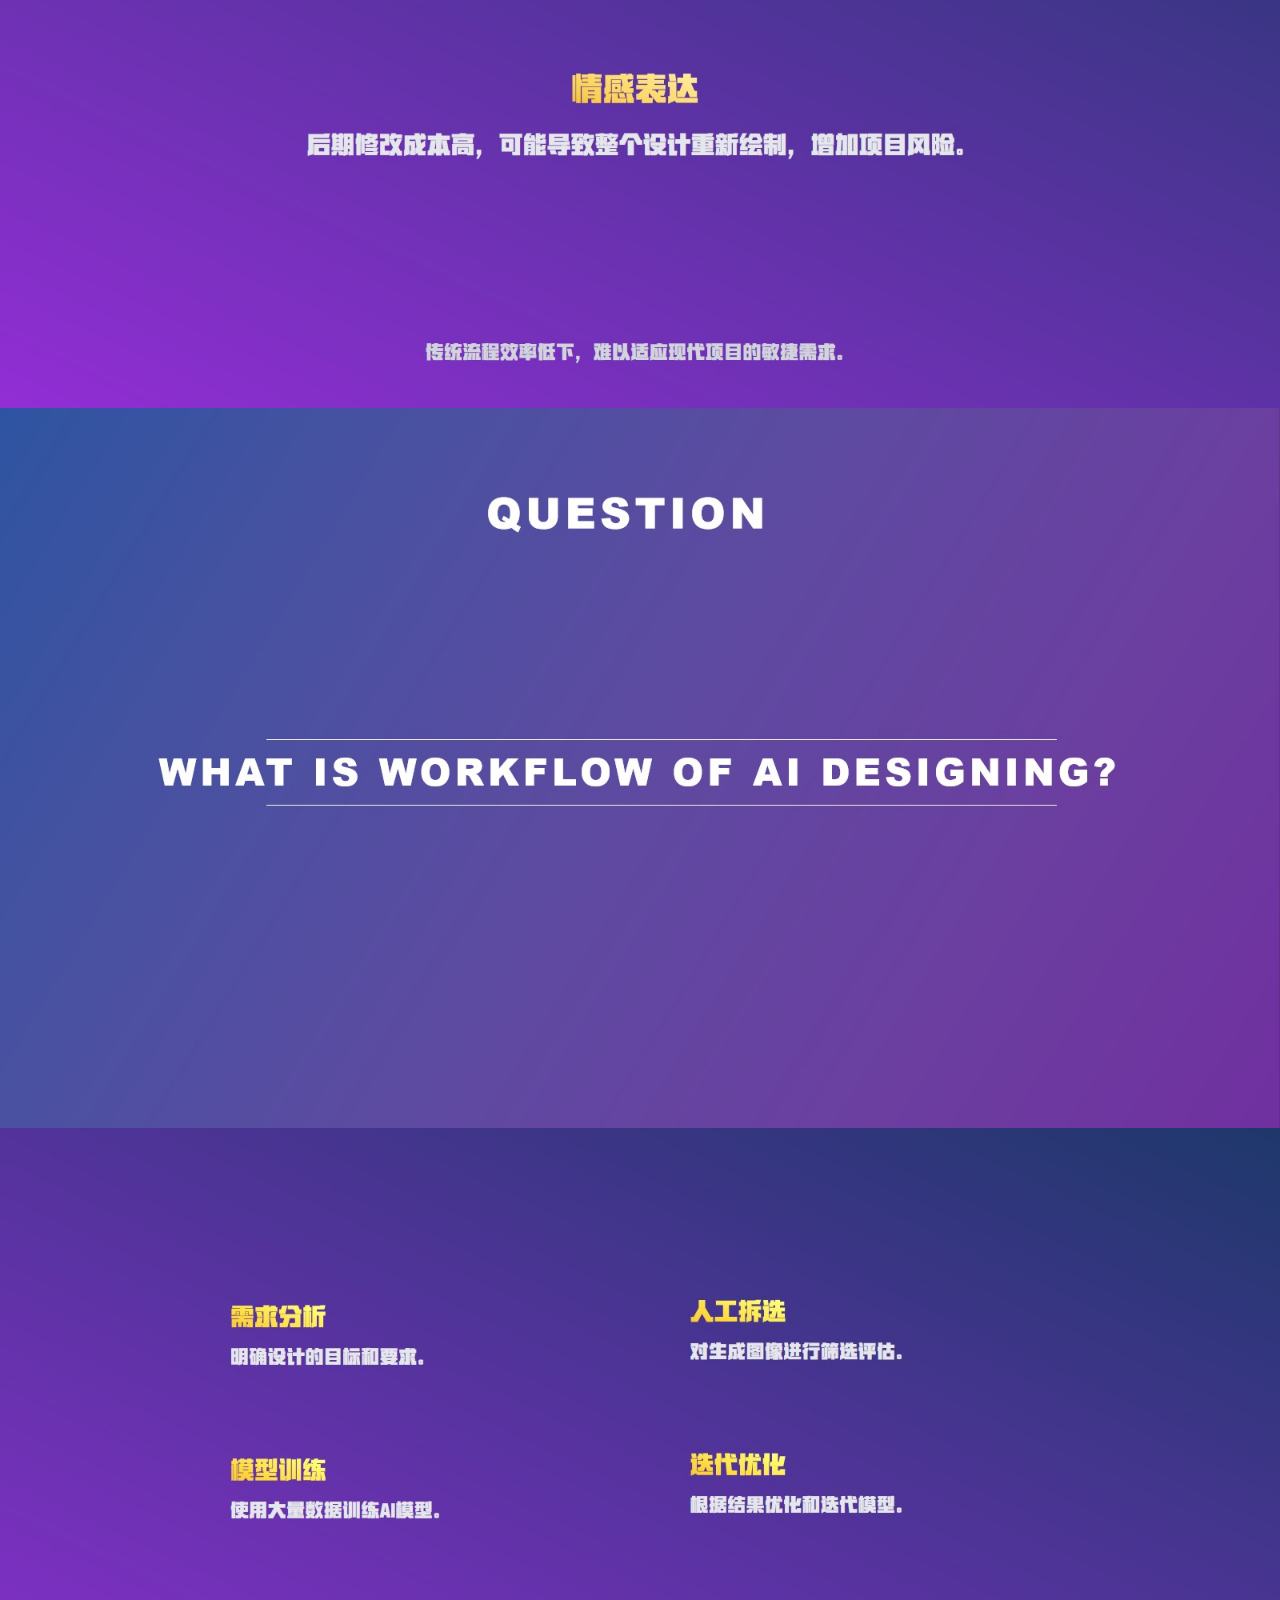
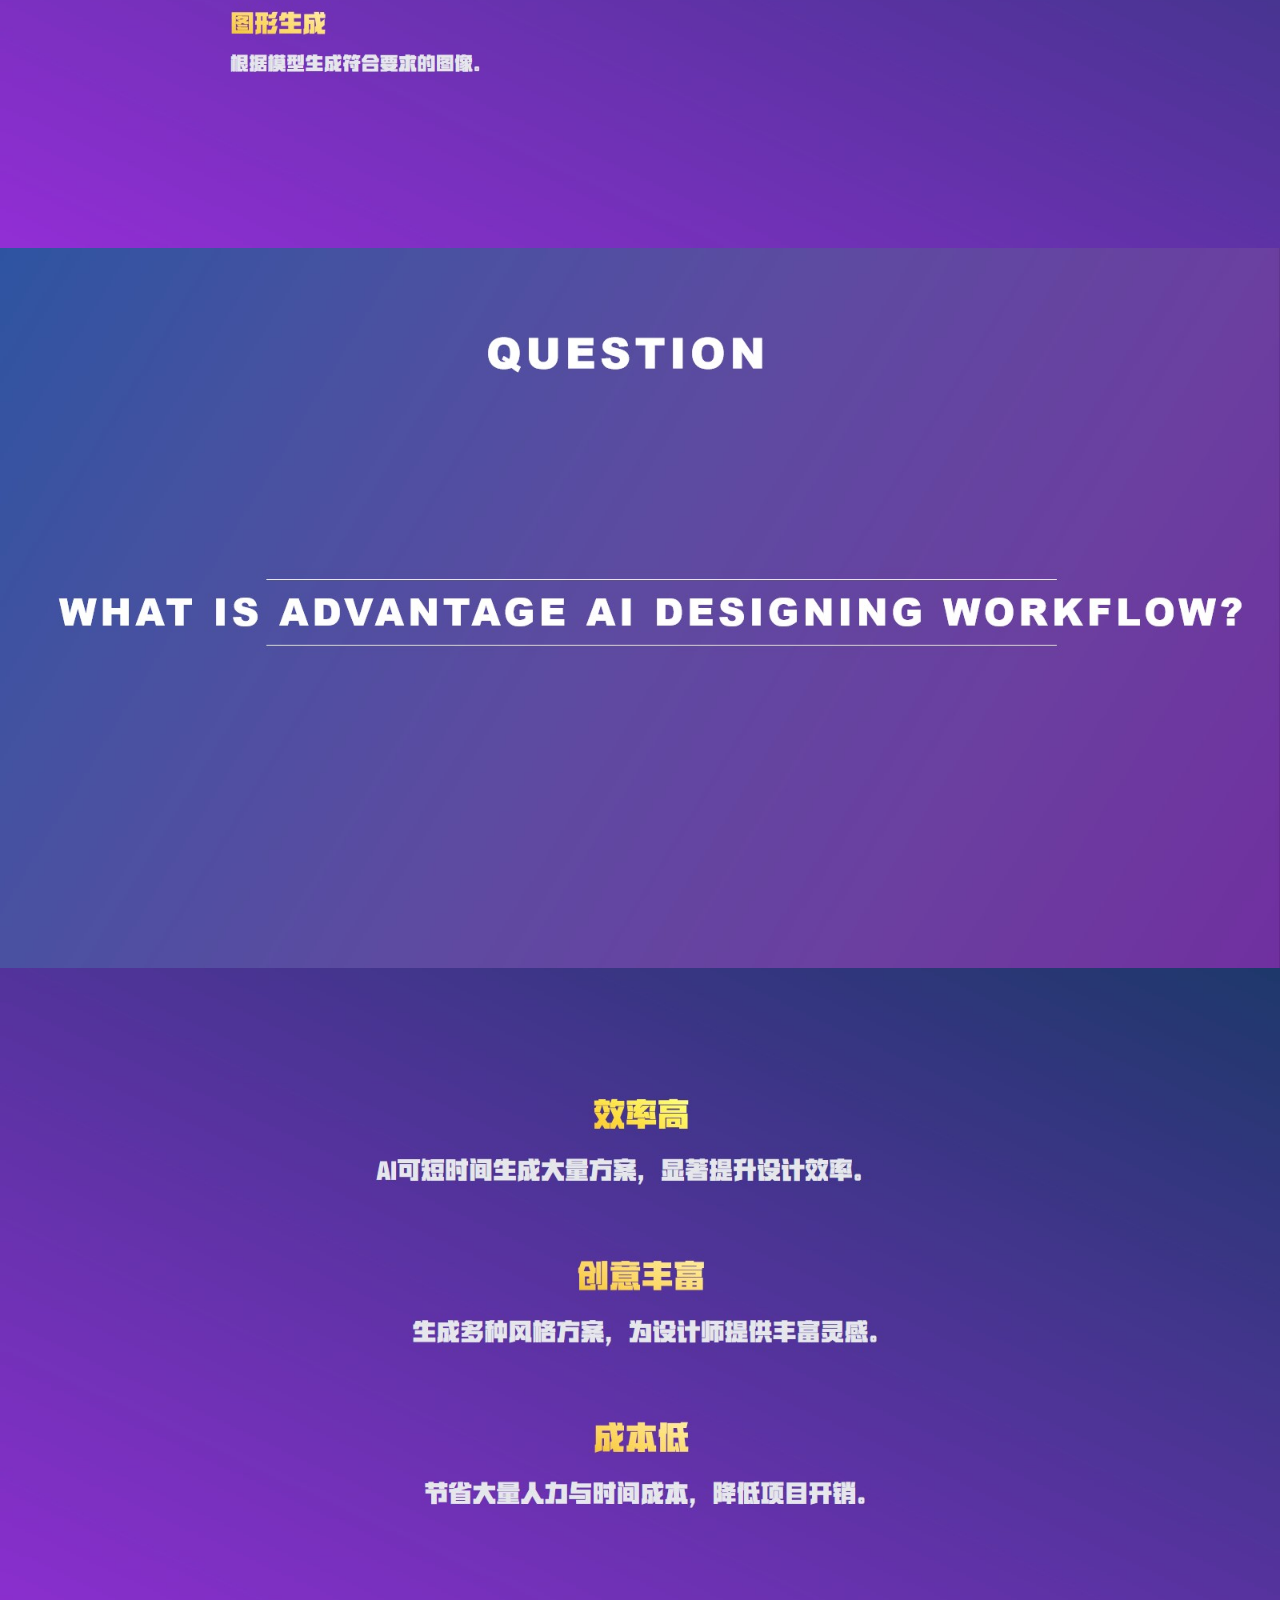
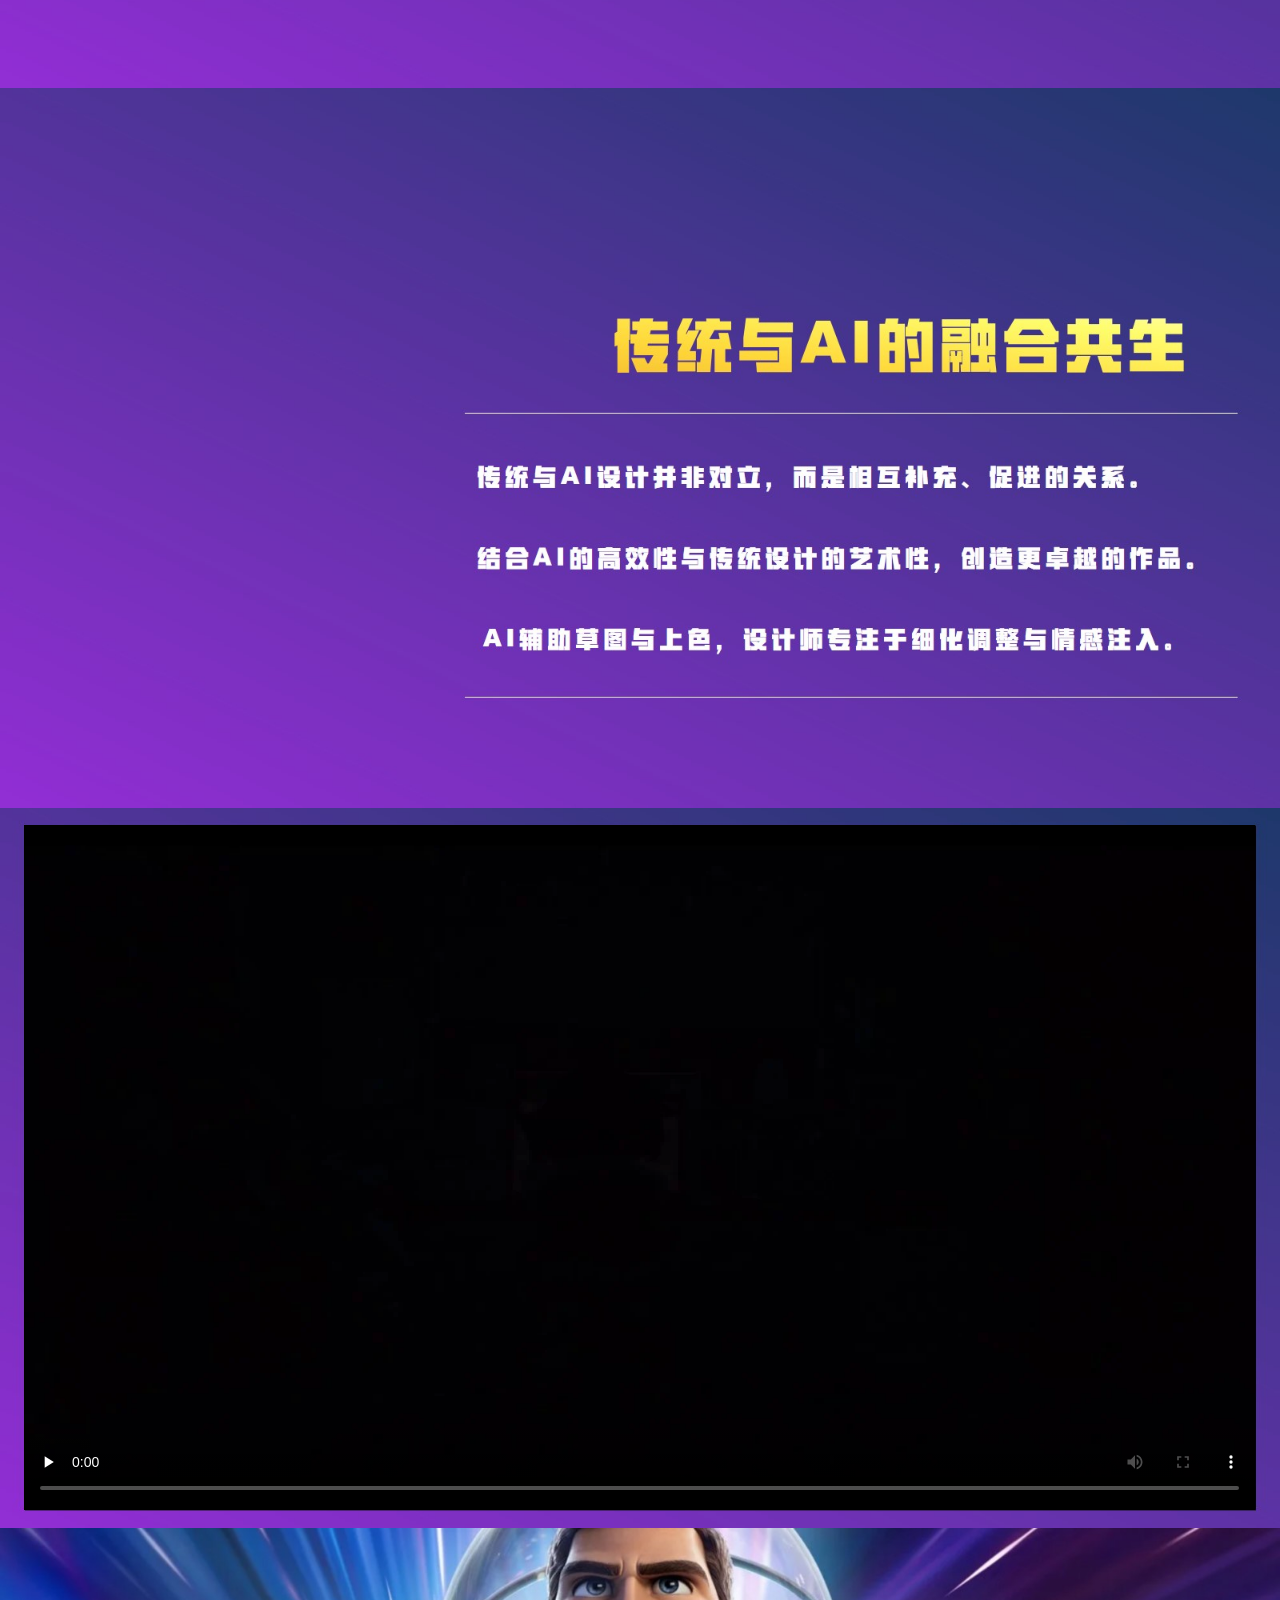
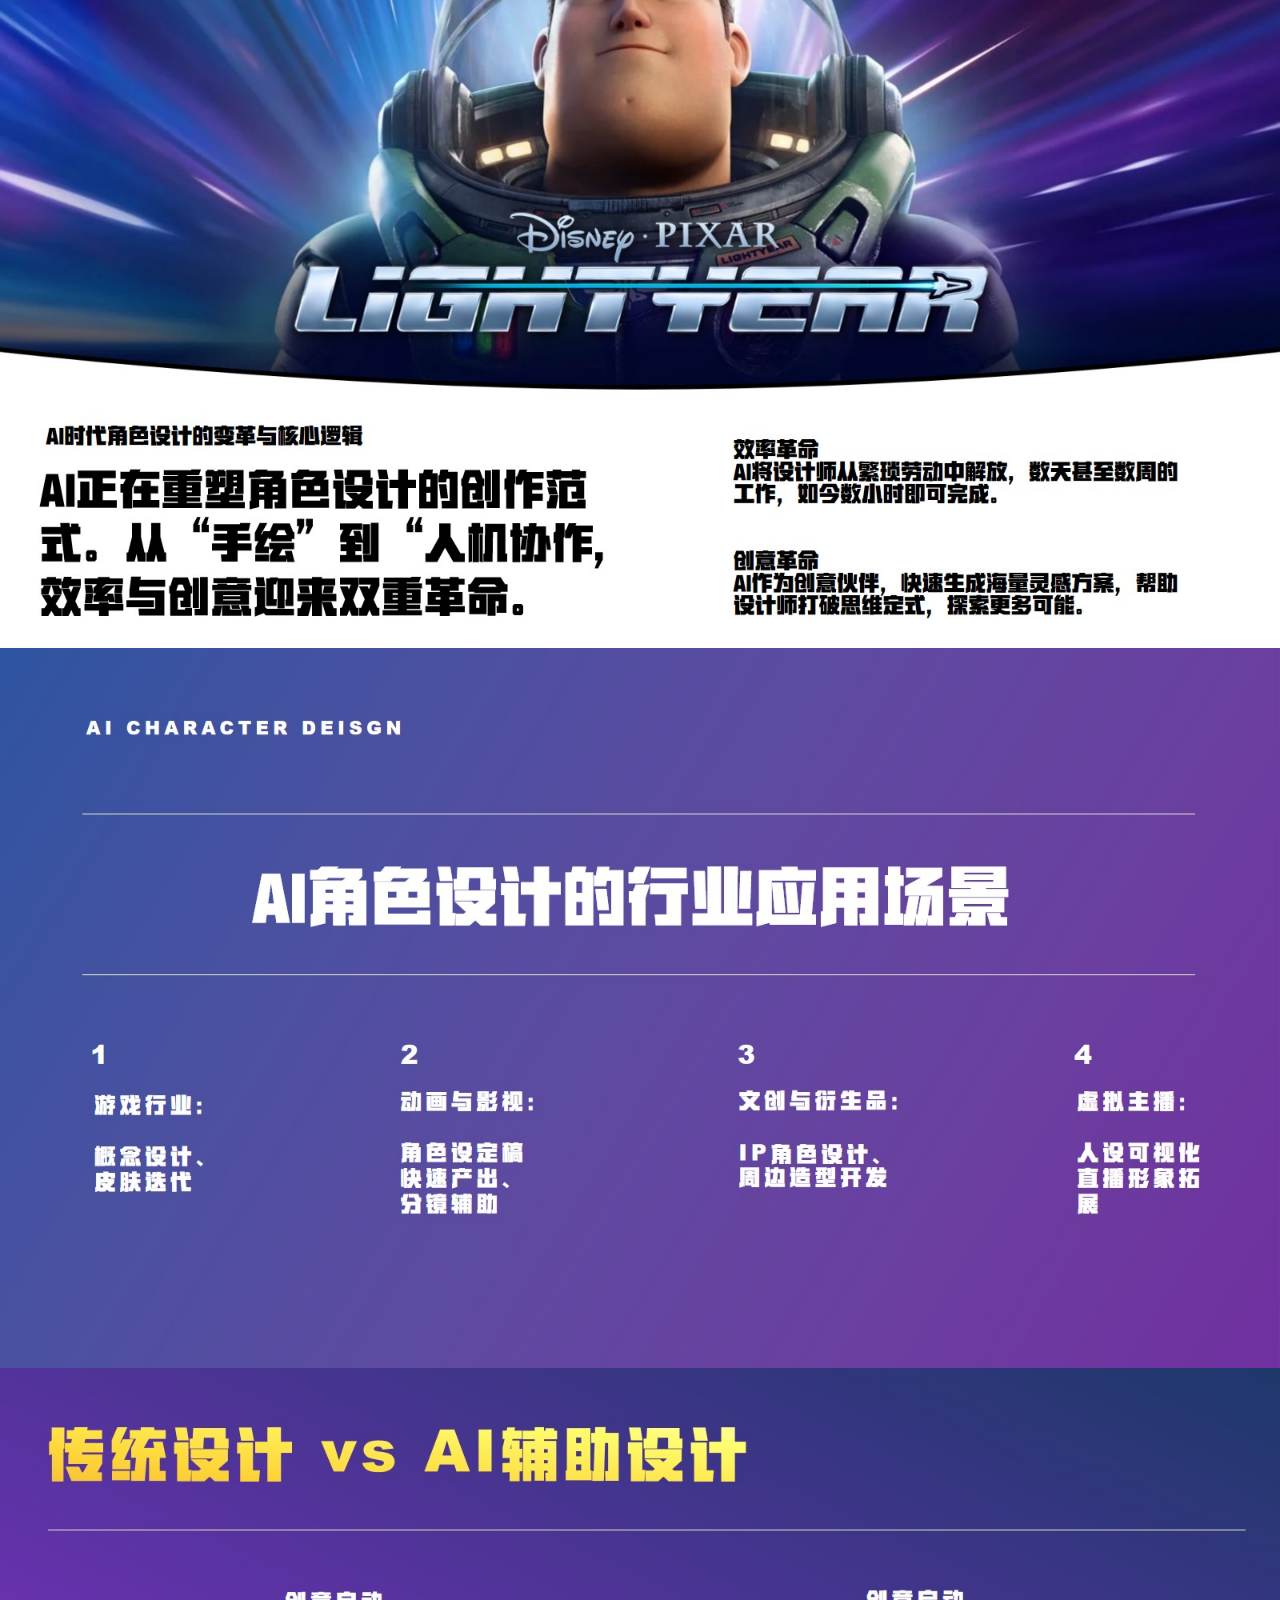
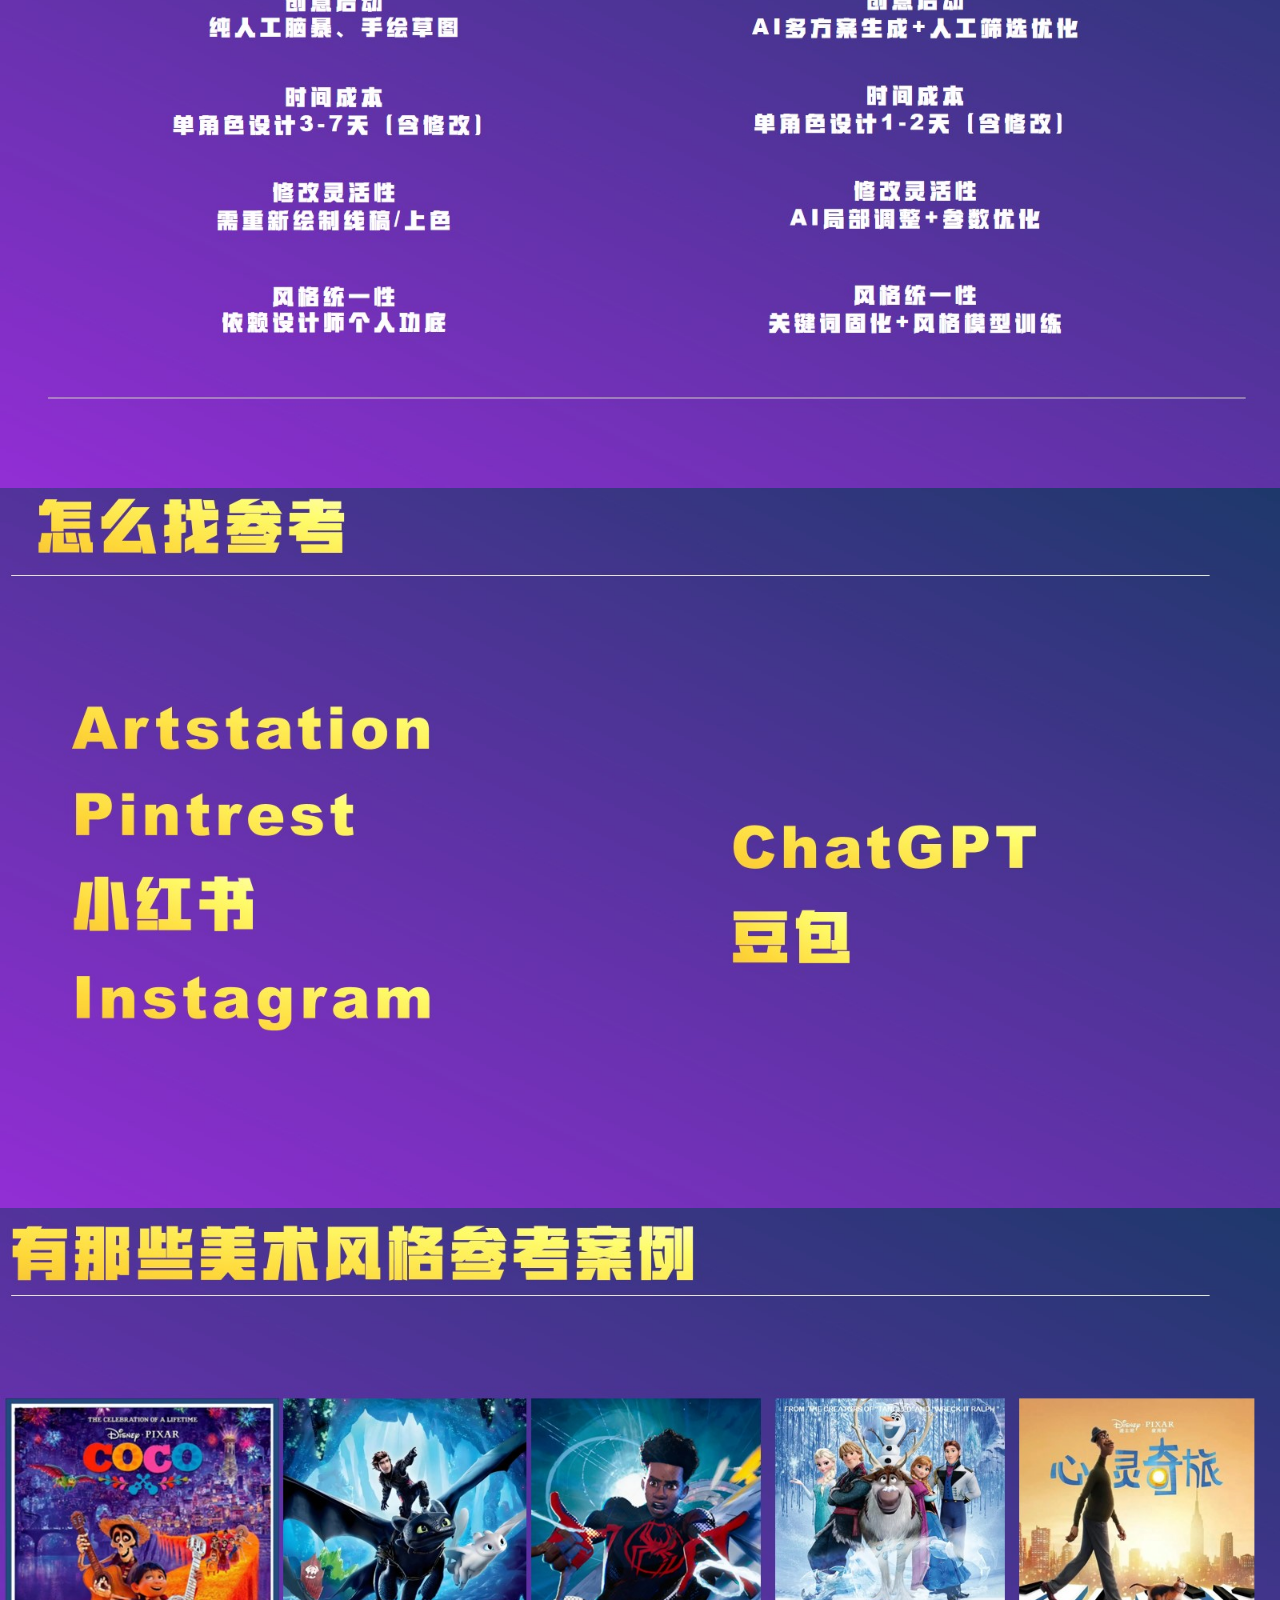
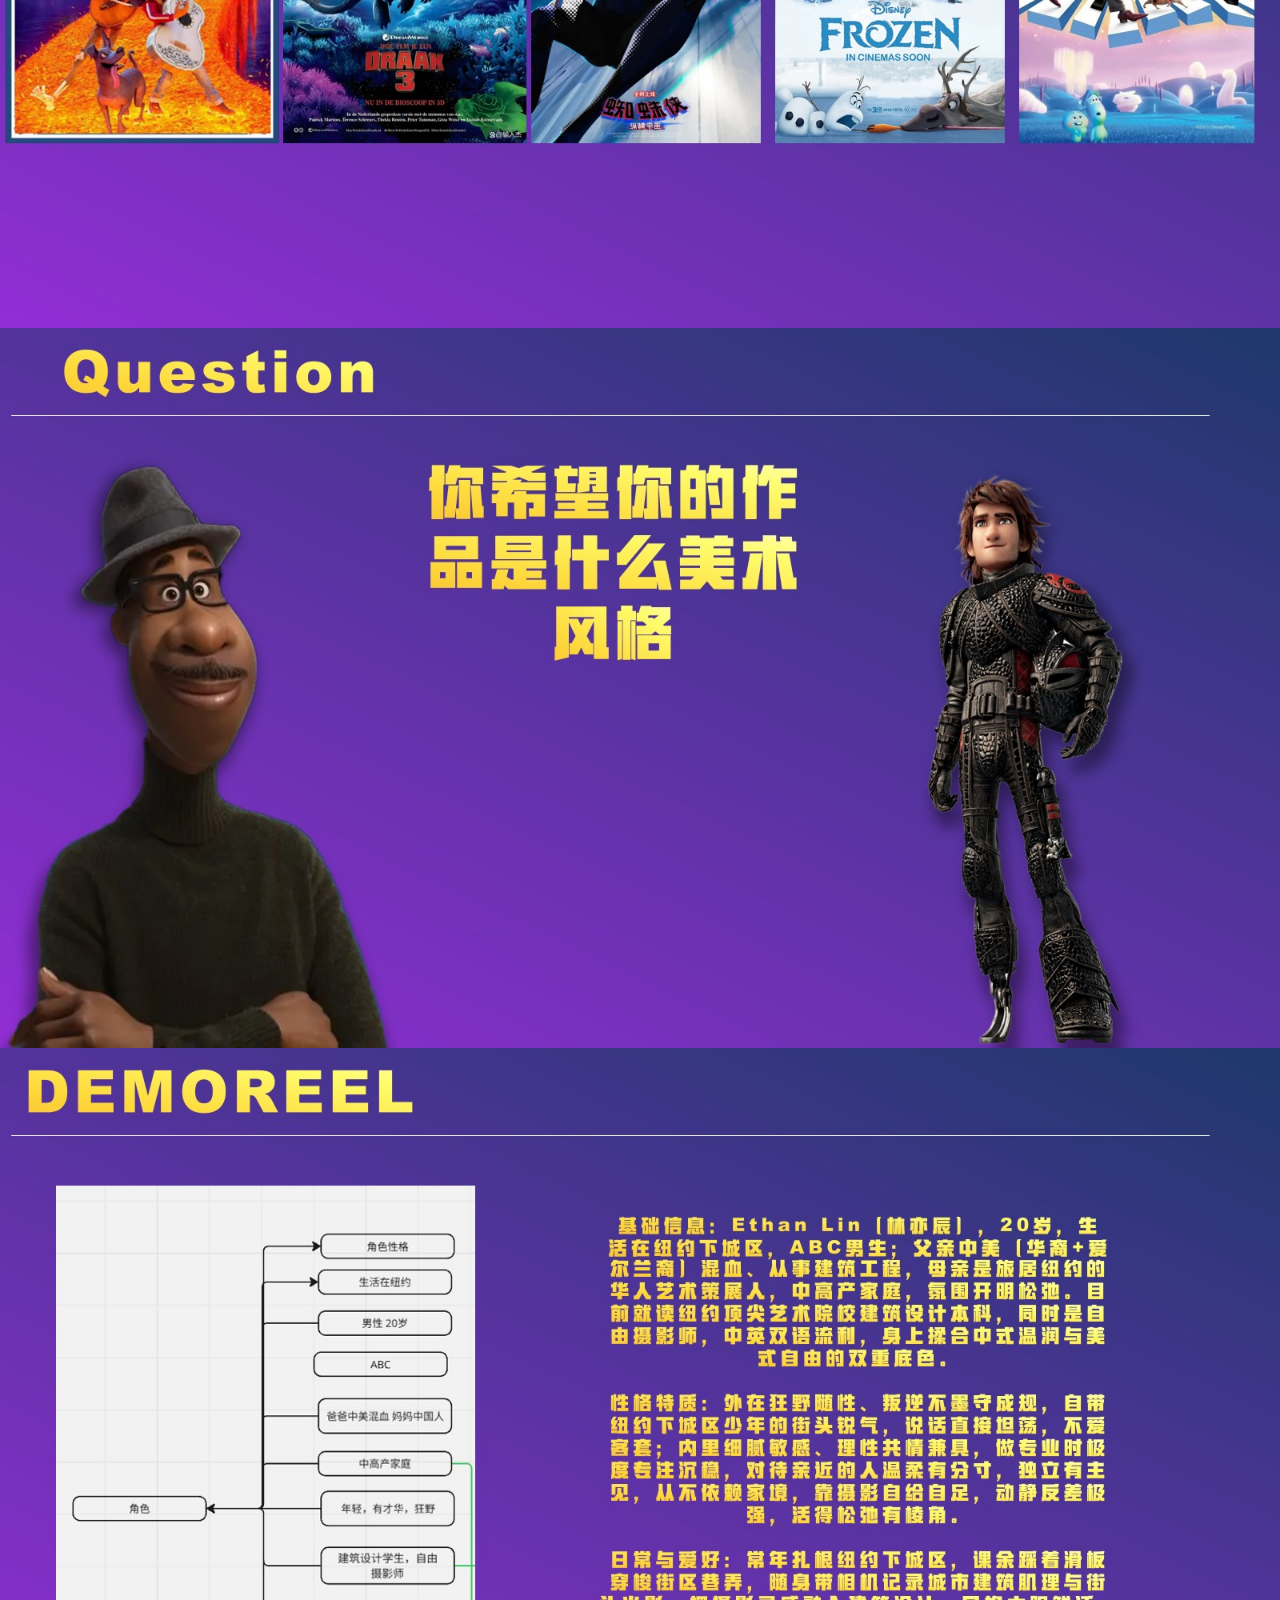
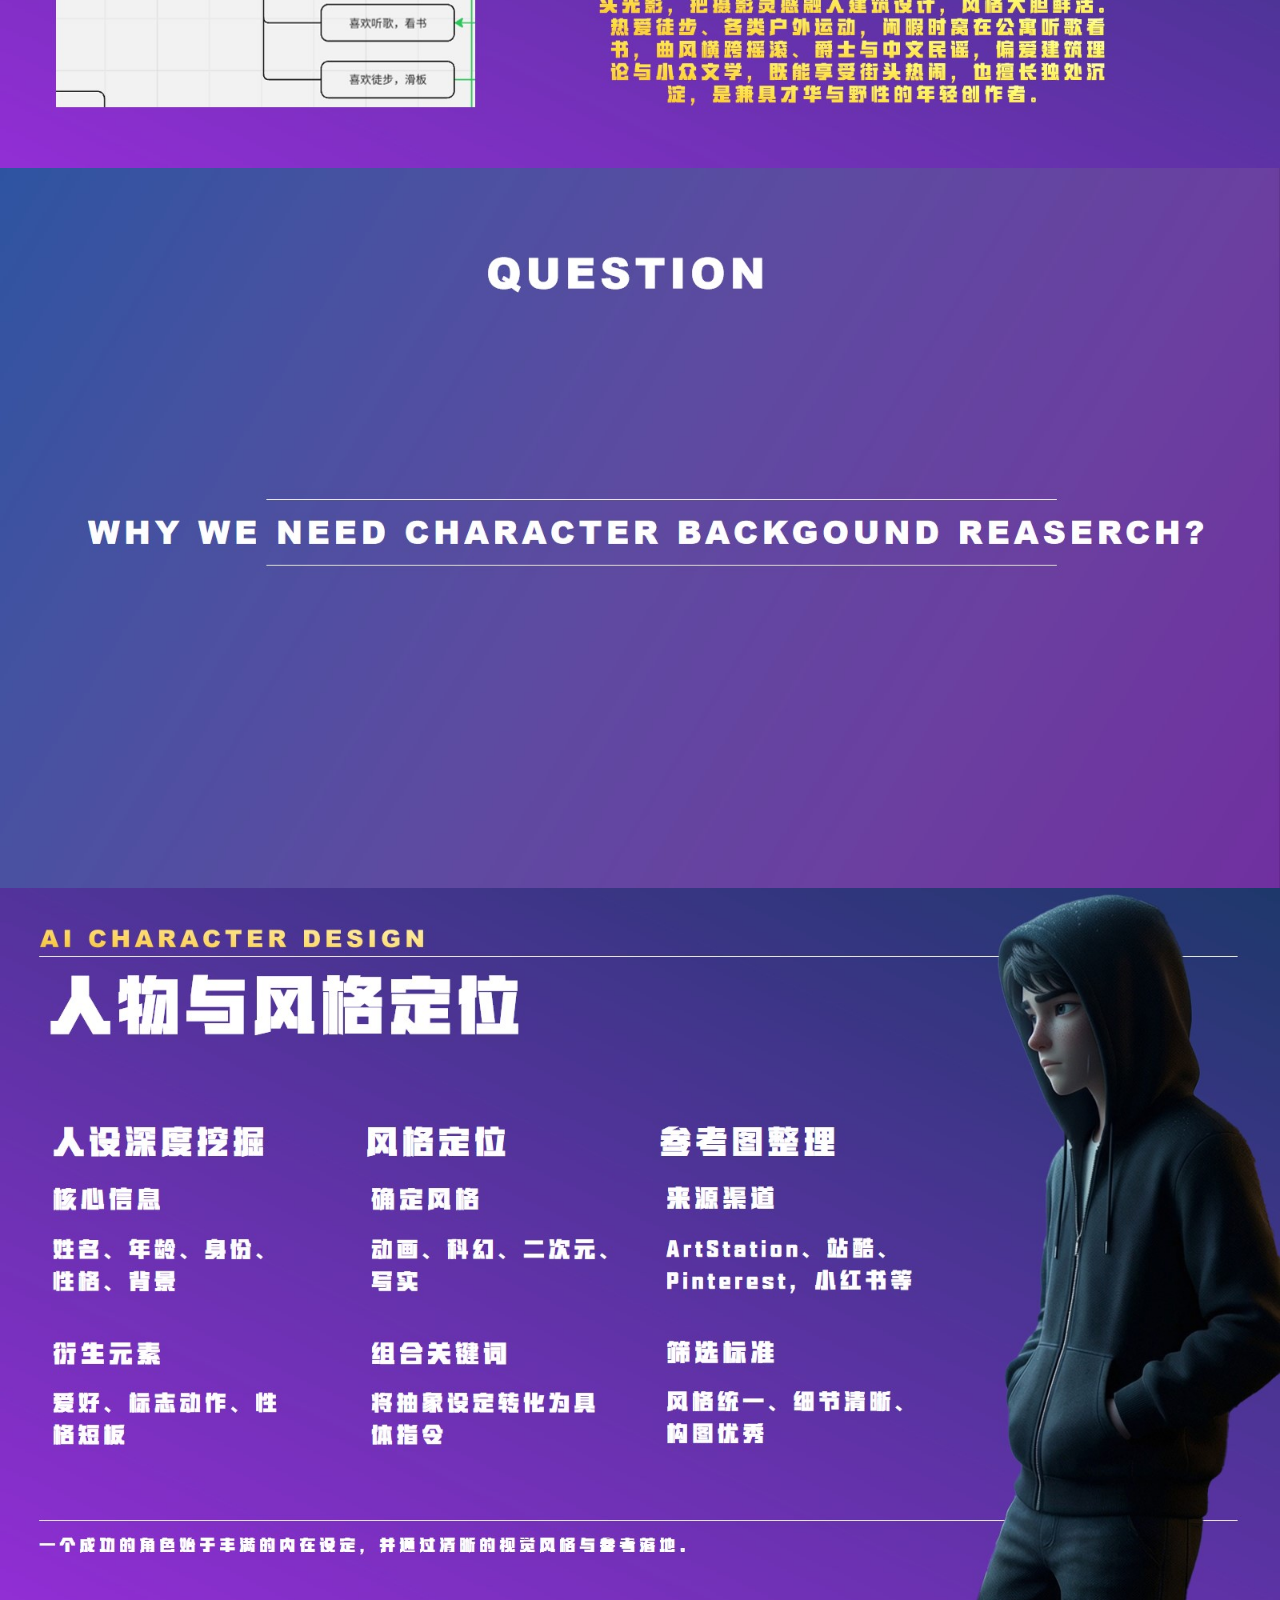
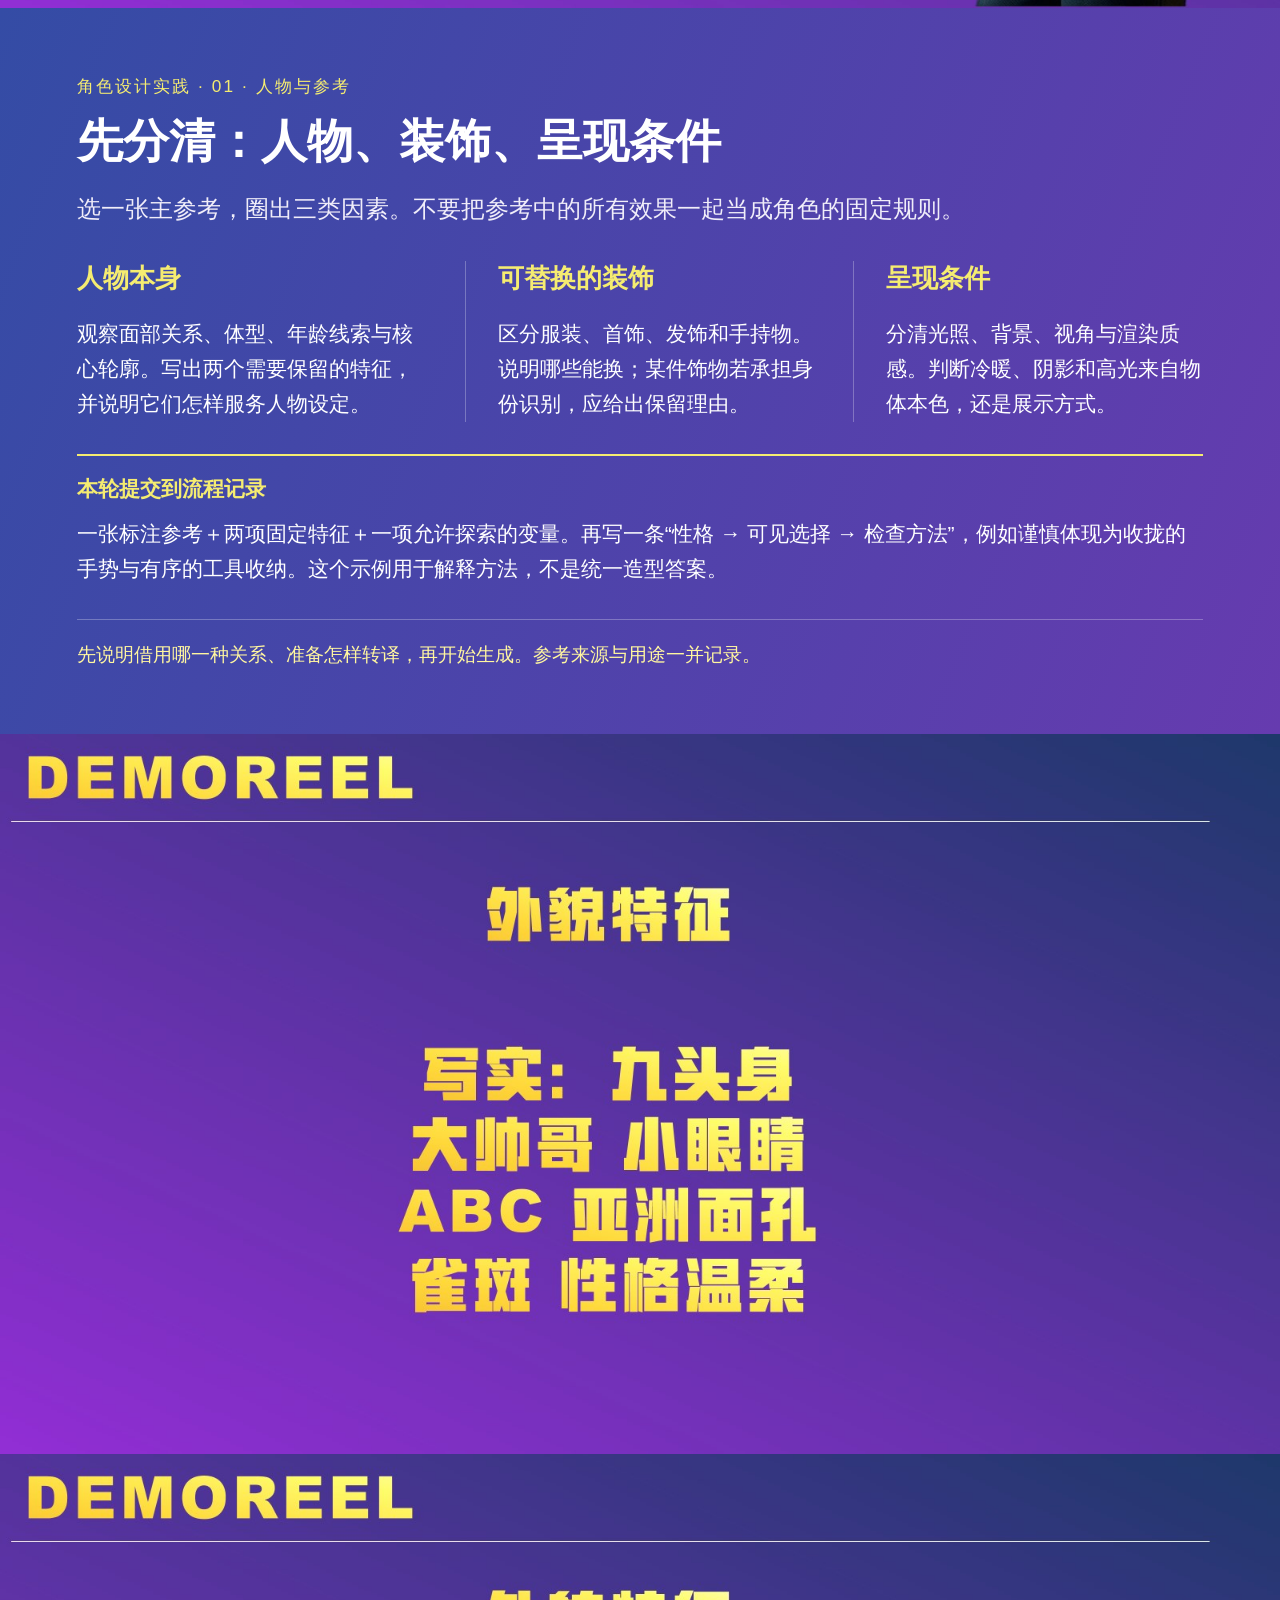
==== commit 8810c56f: "Integrate character practice, revision evidence, and case exercises" ====
--- a/index.html
+++ b/index.html
@@ -1,5 +1,69 @@
 <!doctype html>
-<html lang="zh-CN"><head><meta charset="utf-8"><meta name="viewport" content="width=device-width,initial-scale=1"><meta name="theme-color" content="#000000"><title>IP角色设计（下）· PPT平铺版</title><link rel="icon" href="favicon.svg" type="image/svg+xml"><link rel="stylesheet" href="course.css"></head><body><main aria-label="IP课程第二部分，原PPT第2至50页"><section class="slide" id="page-02" data-page="2" aria-label="原课件第2页"><img src="slides/slide-02.jpg" alt="原课件第2页" width="1600" height="900" loading="eager"></section><section class="slide" id="page-03" data-page="3" aria-label="原课件第3页"><img src="slides/slide-03.jpg" alt="原课件第3页" width="1600" height="900" loading="eager"></section><section class="slide" id="page-04" data-page="4" aria-label="原课件第4页"><img src="slides/slide-04.jpg" alt="原课件第4页" width="1600" height="900" loading="lazy"></section><section class="slide" id="page-05" data-page="5" aria-label="原课件第5页"><img src="slides/slide-05.jpg" alt="原课件第5页" width="1600" height="900" loading="lazy"></section><section class="slide" id="page-06" data-page="6" aria-label="原课件第6页"><img src="slides/slide-06.jpg" alt="原课件第6页" width="1600" height="900" loading="lazy"></section><section class="slide" id="page-07" data-page="7" aria-label="原课件第7页"><img src="slides/slide-07.jpg" alt="原课件第7页" width="1600" height="900" loading="lazy"></section><section class="slide" id="page-08" data-page="8" aria-label="原课件第8页"><img src="slides/slide-08.jpg" alt="原课件第8页" width="1600" height="900" loading="lazy"></section><section class="slide" id="page-09" data-page="9" aria-label="原课件第9页"><img src="slides/slide-09.jpg" alt="原课件第9页" width="1600" height="900" loading="lazy"></section><section class="slide" id="page-10" data-page="10" aria-label="原课件第10页"><img src="slides/slide-10.jpg" alt="原课件第10页" width="1600" height="900" loading="lazy"></section><section class="slide" id="page-11" data-page="11" aria-label="原课件第11页"><img src="slides/slide-11.jpg" alt="原课件第11页" width="1600" height="900" loading="lazy"><video controls playsinline preload="none" poster="assets/image4.webp" style="left:1.91145833%;top:2.42592593%;width:96.17187500%;height:95.13888889%" aria-label="原课件第11页视频1"><source src="videos/media1.mp4" type="video/mp4"></video></section><section class="slide" id="page-12" data-page="12" aria-label="原课件第12页"><img src="slides/slide-12.jpg" alt="原课件第12页" width="1600" height="900" loading="lazy"></section><section class="slide" id="page-13" data-page="13" aria-label="原课件第13页"><img src="slides/slide-13.jpg" alt="原课件第13页" width="1600" height="900" loading="lazy"></section><section class="slide" id="page-14" data-page="14" aria-label="原课件第14页"><img src="slides/slide-14.jpg" alt="原课件第14页" width="1600" height="900" loading="lazy"></section><section class="slide" id="page-15" data-page="15" aria-label="原课件第15页"><img src="slides/slide-15.jpg" alt="原课件第15页" width="1600" height="900" loading="lazy"></section><section class="slide" id="page-16" data-page="16" aria-label="原课件第16页"><img src="slides/slide-16.jpg" alt="原课件第16页" width="1600" height="900" loading="lazy"></section><section class="slide" id="page-17" data-page="17" aria-label="原课件第17页"><img src="slides/slide-17.jpg" alt="原课件第17页" width="1600" height="900" loading="lazy"></section><section class="slide" id="page-20" data-page="20" aria-label="原课件第20页"><img src="slides/slide-20.jpg" alt="原课件第20页" width="1600" height="900" loading="lazy"></section><section class="slide" id="page-21" data-page="21" aria-label="原课件第21页"><img src="slides/slide-21.jpg" alt="原课件第21页" width="1600" height="900" loading="lazy"></section><section class="slide" id="page-22" data-page="22" aria-label="原课件第22页"><img src="slides/slide-22.jpg" alt="原课件第22页" width="1600" height="900" loading="lazy"></section><section class="slide" id="page-23" data-page="23" aria-label="原课件第23页"><img src="slides/slide-23.jpg" alt="原课件第23页" width="1600" height="900" loading="lazy"></section><section class="slide" id="page-24" data-page="24" aria-label="原课件第24页"><img src="slides/slide-24.jpg" alt="原课件第24页" width="1600" height="900" loading="lazy"></section><section class="slide" id="page-25" data-page="25" aria-label="原课件第25页"><img src="slides/slide-25.jpg" alt="原课件第25页" width="1600" height="900" loading="lazy"></section><section class="slide" id="page-26" data-page="26" aria-label="原课件第26页"><img src="slides/slide-26.jpg" alt="原课件第26页" width="1600" height="900" loading="lazy"></section><section class="slide" id="page-27" data-page="27" aria-label="原课件第27页"><img src="slides/slide-27.jpg" alt="原课件第27页" width="1600" height="900" loading="lazy"></section><section class="slide" id="page-28" data-page="28" aria-label="原课件第28页"><img src="slides/slide-28.jpg" alt="原课件第28页" width="1600" height="900" loading="lazy"></section><section class="slide" id="page-29" data-page="29" aria-label="原课件第29页"><img src="slides/slide-29.jpg" alt="原课件第29页" width="1600" height="900" loading="lazy"></section><section class="slide" id="page-30" data-page="30" aria-label="原课件第30页"><img src="slides/slide-30.jpg" alt="原课件第30页" width="1600" height="900" loading="lazy"></section><section class="slide" id="page-31" data-page="31" aria-label="原课件第31页"><img src="slides/slide-31.jpg" alt="原课件第31页" width="1600" height="900" loading="lazy"></section><section class="slide" id="page-32" data-page="32" aria-label="原课件第32页"><img src="slides/slide-32.jpg" alt="原课件第32页" width="1600" height="900" loading="lazy"></section><section class="slide" id="page-33" data-page="33" aria-label="原课件第33页"><img src="slides/slide-33.jpg" alt="原课件第33页" width="1600" height="900" loading="lazy"></section><section class="slide" id="page-34" data-page="34" aria-label="原课件第34页"><img src="slides/slide-34.jpg" alt="原课件第34页" width="1600" height="900" loading="lazy"></section><section class="slide" id="page-35" data-page="35" aria-label="原课件第35页"><img src="slides/slide-35.jpg" alt="原课件第35页" width="1600" height="900" loading="lazy"></section><section class="slide" id="page-36" data-page="36" aria-label="原课件第36页"><img src="slides/slide-36.jpg" alt="原课件第36页" width="1600" height="900" loading="lazy"></section><section class="slide" id="page-37" data-page="37" aria-label="原课件第37页"><img src="slides/slide-37.jpg" alt="原课件第37页" width="1600" height="900" loading="lazy"></section><section class="slide" id="page-38" data-page="38" aria-label="原课件第38页"><img src="slides/slide-38.jpg" alt="原课件第38页" width="1600" height="900" loading="lazy"></section><section class="slide" id="page-39" data-page="39" aria-label="原课件第39页"><img src="slides/slide-39.jpg" alt="原课件第39页" width="1600" height="900" loading="lazy"></section><section class="slide" id="page-40" data-page="40" aria-label="原课件第40页"><img src="slides/slide-40.jpg" alt="原课件第40页" width="1600" height="900" loading="lazy"></section><section class="slide" id="page-41" data-page="41" aria-label="原课件第41页"><img src="slides/slide-41.jpg" alt="原课件第41页" width="1600" height="900" loading="lazy"></section><section class="slide" id="page-42" data-page="42" aria-label="原课件第42页"><img src="slides/slide-42.jpg" alt="原课件第42页" width="1600" height="900" loading="lazy"></section><section class="slide" id="page-43" data-page="43" aria-label="原课件第43页"><img src="slides/slide-43.jpg" alt="原课件第43页" width="1600" height="900" loading="lazy"></section><section class="slide" id="page-44" data-page="44" aria-label="原课件第44页"><img src="slides/slide-44.jpg" alt="原课件第44页" width="1600" height="900" loading="lazy"></section><section class="slide" id="page-45" data-page="45" aria-label="原课件第45页"><img src="slides/slide-45.jpg" alt="原课件第45页" width="1600" height="900" loading="lazy"></section><section class="slide" id="page-46" data-page="46" aria-label="原课件第46页"><img src="slides/slide-46.jpg" alt="原课件第46页" width="1600" height="900" loading="lazy"></section><section class="case-entry" id="case-study-entry" aria-labelledby="case-entry-title">
+<html lang="zh-CN"><head><meta charset="utf-8"><meta name="viewport" content="width=device-width,initial-scale=1"><meta name="theme-color" content="#000000"><title>IP角色设计（下）· 角色实践与案例</title><link rel="icon" href="favicon.svg" type="image/svg+xml"><link rel="stylesheet" href="course.css?v=20261012"></head><body><main aria-label="IP课程第二部分，原PPT第2至50页"><section class="slide" id="page-02" data-page="2" aria-label="原课件第2页"><img src="slides/slide-02.jpg" alt="原课件第2页" width="1600" height="900" loading="eager"></section>
+<section class="character-lesson" id="character-roadmap" aria-labelledby="character-roadmap-title">
+  <p class="character-kicker">角色设计实践 · 学习路径</p>
+  <h2 id="character-roadmap-title">每一步，都留下选择的依据</h2>
+  <p class="character-lead">沿用同一个角色完成本课；过程记录解释选择，标准图决定后续表情、视图与换装。</p>
+  <ol class="character-route">
+    <li><strong>人物与参考</strong><span>写清人物任务，把性格变成可见特征。</span><a href="#reference-practice">参考拆分 →</a></li>
+    <li><strong>候选与取舍</strong><span>比较不同大形，说明选择与代价。</span><a href="#candidate-review">候选评审 →</a></li>
+    <li><strong>标准与规则</strong><span>确定面部、比例、色块和结构的基准。</span><a href="#structure-review">视图检查 →</a></li>
+    <li><strong>变化与修正</strong><span>检查人物意图、局部修改和外观转换。</span><a href="#intention-practice">表情与姿态 →</a></li>
+    <li><strong>交付与复核</strong><span>从已有作业抽检，逐项说明是否成立。</span><a href="#character-homework">提交与评价 →</a></li>
+    </ol>
+    <p class="character-case-note">案例分工：传统流程帮助理解造型怎样展开；<a href="case-study/index.html#character-design">CUMI</a>检查返工与母版；<a href="ivory-court/index.html#system">白曜王室</a>检查系列共性与人物差异。</p>
+  <p class="character-takeaway">本课的角色实践保留原有交图数量，将检查记录并入工作流程。上册的设计基础可随时返回查阅。</p>
+</section>
+<section class="slide" id="page-03" data-page="3" aria-label="原课件第3页"><img src="slides/slide-03.jpg" alt="原课件第3页" width="1600" height="900" loading="eager"></section><section class="slide" id="page-04" data-page="4" aria-label="原课件第4页"><img src="slides/slide-04.jpg" alt="原课件第4页" width="1600" height="900" loading="lazy"></section><section class="slide" id="page-05" data-page="5" aria-label="原课件第5页"><img src="slides/slide-05.jpg" alt="原课件第5页" width="1600" height="900" loading="lazy"></section><section class="slide" id="page-06" data-page="6" aria-label="原课件第6页"><img src="slides/slide-06.jpg" alt="原课件第6页" width="1600" height="900" loading="lazy"></section><section class="slide" id="page-07" data-page="7" aria-label="原课件第7页"><img src="slides/slide-07.jpg" alt="原课件第7页" width="1600" height="900" loading="lazy"></section><section class="slide" id="page-08" data-page="8" aria-label="原课件第8页"><img src="slides/slide-08.jpg" alt="原课件第8页" width="1600" height="900" loading="lazy"></section><section class="slide" id="page-09" data-page="9" aria-label="原课件第9页"><img src="slides/slide-09.jpg" alt="原课件第9页" width="1600" height="900" loading="lazy"></section><section class="slide" id="page-10" data-page="10" aria-label="原课件第10页"><img src="slides/slide-10.jpg" alt="原课件第10页" width="1600" height="900" loading="lazy"></section><section class="slide" id="page-11" data-page="11" aria-label="原课件第11页"><img src="slides/slide-11.jpg" alt="原课件第11页" width="1600" height="900" loading="lazy"><video controls playsinline preload="none" poster="assets/image4.webp" style="left:1.91145833%;top:2.42592593%;width:96.17187500%;height:95.13888889%" aria-label="原课件第11页视频1"><source src="videos/media1.mp4" type="video/mp4"></video></section><section class="slide" id="page-12" data-page="12" aria-label="原课件第12页"><img src="slides/slide-12.jpg" alt="原课件第12页" width="1600" height="900" loading="lazy"></section><section class="slide" id="page-13" data-page="13" aria-label="原课件第13页"><img src="slides/slide-13.jpg" alt="原课件第13页" width="1600" height="900" loading="lazy"></section><section class="slide" id="page-14" data-page="14" aria-label="原课件第14页"><img src="slides/slide-14.jpg" alt="原课件第14页" width="1600" height="900" loading="lazy"></section><section class="slide" id="page-15" data-page="15" aria-label="原课件第15页"><img src="slides/slide-15.jpg" alt="原课件第15页" width="1600" height="900" loading="lazy"></section><section class="slide" id="page-16" data-page="16" aria-label="原课件第16页"><img src="slides/slide-16.jpg" alt="原课件第16页" width="1600" height="900" loading="lazy"></section><section class="slide" id="page-17" data-page="17" aria-label="原课件第17页"><img src="slides/slide-17.jpg" alt="原课件第17页" width="1600" height="900" loading="lazy"></section><section class="slide" id="page-20" data-page="20" aria-label="原课件第20页"><img src="slides/slide-20.jpg" alt="原课件第20页" width="1600" height="900" loading="lazy"></section><section class="slide" id="page-21" data-page="21" aria-label="原课件第21页"><img src="slides/slide-21.jpg" alt="原课件第21页" width="1600" height="900" loading="lazy"></section><section class="slide" id="page-22" data-page="22" aria-label="原课件第22页"><img src="slides/slide-22.jpg" alt="原课件第22页" width="1600" height="900" loading="lazy"></section>
+<section class="character-lesson" id="reference-practice" aria-labelledby="reference-practice-title">
+  <p class="character-kicker">角色设计实践 · 01 · 人物与参考</p>
+  <h2 id="reference-practice-title">先分清：人物、装饰、呈现条件</h2>
+  <p class="character-lead">选一张主参考，圈出三类因素。不要把参考中的所有效果一起当成角色的固定规则。</p>
+  <div class="character-columns"><article><h3>人物本身</h3><p>观察面部关系、体型、年龄线索与核心轮廓。写出两个需要保留的特征，并说明它们怎样服务人物设定。</p></article><article><h3>可替换的装饰</h3><p>区分服装、首饰、发饰和手持物。说明哪些能换；某件饰物若承担身份识别，应给出保留理由。</p></article><article><h3>呈现条件</h3><p>分清光照、背景、视角与渲染质感。判断冷暖、阴影和高光来自物体本色，还是展示方式。</p></article></div><div class="character-task"><strong>本轮提交到流程记录</strong><p>一张标注参考＋两项固定特征＋一项允许探索的变量。再写一条“性格 → 可见选择 → 检查方法”，例如谨慎体现为收拢的手势与有序的工具收纳。这个示例用于解释方法，不是统一造型答案。</p></div>
+  <p class="character-takeaway">先说明借用哪一种关系、准备怎样转译，再开始生成。参考来源与用途一并记录。</p>
+</section>
+<section class="slide" id="page-23" data-page="23" aria-label="原课件第23页"><img src="slides/slide-23.jpg" alt="原课件第23页" width="1600" height="900" loading="lazy"></section><section class="slide" id="page-24" data-page="24" aria-label="原课件第24页"><img src="slides/slide-24.jpg" alt="原课件第24页" width="1600" height="900" loading="lazy"></section><section class="slide" id="page-25" data-page="25" aria-label="原课件第25页"><img src="slides/slide-25.jpg" alt="原课件第25页" width="1600" height="900" loading="lazy"></section><section class="slide" id="page-26" data-page="26" aria-label="原课件第26页"><img src="slides/slide-26.jpg" alt="原课件第26页" width="1600" height="900" loading="lazy"></section><section class="slide" id="page-27" data-page="27" aria-label="原课件第27页"><img src="slides/slide-27.jpg" alt="原课件第27页" width="1600" height="900" loading="lazy"></section><section class="slide" id="page-28" data-page="28" aria-label="原课件第28页"><img src="slides/slide-28.jpg" alt="原课件第28页" width="1600" height="900" loading="lazy"></section><section class="slide" id="page-29" data-page="29" aria-label="原课件第29页"><img src="slides/slide-29.jpg" alt="原课件第29页" width="1600" height="900" loading="lazy"></section><section class="slide" id="page-30" data-page="30" aria-label="原课件第30页"><img src="slides/slide-30.jpg" alt="原课件第30页" width="1600" height="900" loading="lazy"></section><section class="slide" id="page-31" data-page="31" aria-label="原课件第31页"><img src="slides/slide-31.jpg" alt="原课件第31页" width="1600" height="900" loading="lazy"></section><section class="slide" id="page-32" data-page="32" aria-label="原课件第32页"><img src="slides/slide-32.jpg" alt="原课件第32页" width="1600" height="900" loading="lazy"></section><section class="slide" id="page-33" data-page="33" aria-label="原课件第33页"><img src="slides/slide-33.jpg" alt="原课件第33页" width="1600" height="900" loading="lazy"></section>
+<section class="character-lesson" id="candidate-review" aria-labelledby="candidate-review-title">
+  <p class="character-kicker">角色设计实践 · 02 · 候选与取舍</p>
+  <h2 id="candidate-review-title">先做选择，再查看案例复盘</h2>
+  <p class="character-lead">用同一人物简报比较三个造型候选，可使用已有缩略方案，无需三张完成图。先比较轮廓、比例与服装结构，再比较细节和质感。</p>
+  <div class="character-columns"><article><h3>写下选择</h3><p>从自己的三个候选中选一个；指出两处支持需求的可见证据。只换颜色的三张图，不作为三个造型方向。</p></article><article><h3>交代代价</h3><p>说明舍弃另两个方案的原因，以及所选方案仍需解决的一项问题。允许不同选择，判断必须与简报对应。</p></article><article><h3>改变一个条件</h3><p>把人物的体力、职责或性格强调点改变一项，再判断原选择是否仍合适。保留或改选，都要指出图像依据。</p></article></div><details class="character-reveal"><summary>完成选择后，查看教师追问</summary><p>理由能否落到图上？改变条件后，是否只改文字而没有改变设计判断？精细材质是否掩盖了轮廓与比例的问题？先核对这些，再看作者选择。CUMI的最终版本是案例结果，不是所有任务的标准答案。</p></details>
+  <p class="character-takeaway">第一轮检查：需求与候选理由能对应，再确定标准图；发现脸型、比例或结构矛盾，先修正再扩展。</p>
+</section>
+<section class="slide" id="page-34" data-page="34" aria-label="原课件第34页"><img src="slides/slide-34.jpg" alt="原课件第34页" width="1600" height="900" loading="lazy"></section>
+<section class="character-lesson" id="structure-review" aria-labelledby="structure-review-title">
+  <p class="character-kicker">角色设计实践 · 03 · 标准与规则</p>
+  <h2 id="structure-review-title">三视图，要能互相解释</h2>
+  <p class="character-lead">从现有正面、侧面、背面中选择一处最复杂的服装或配件，核对同一结构在不同视图中的关系。</p>
+  <div class="character-columns"><article><h3>找三个对应点</h3><p>对齐头顶、肩线、腰线等基准；标出选定结构的起点、连接点和终点。检查体积、长度和位置关系。</p></article><article><h3>解释连接与遮挡</h3><p>说明带子固定在哪里、衣片如何重叠、侧面厚度来自哪里。无法从已有视图确定的部分，标成待设计。</p></article><article><h3>换人复核</h3><p>遮住一张视图，请同学依据另外两张画连接示意或写出疑问。依据问题修订，不按同学的绘画水平评价。</p></article></div><div class="character-task"><strong>标准图检查</strong><p>记录当前版本、面部关系、身体比例、主要色块和身份特征。正侧背冲突解决后，再用这组标准制作表情与换装。</p></div>
+  <p class="character-takeaway">本项使用原有三视图，只补一处结构标注。后补设计要说明；视觉一致不等于已完成三维制作验证。</p>
+</section>
+<section class="slide" id="page-35" data-page="35" aria-label="原课件第35页"><img src="slides/slide-35.jpg" alt="原课件第35页" width="1600" height="900" loading="lazy"></section><section class="slide" id="page-36" data-page="36" aria-label="原课件第36页"><img src="slides/slide-36.jpg" alt="原课件第36页" width="1600" height="900" loading="lazy"></section><section class="slide" id="page-37" data-page="37" aria-label="原课件第37页"><img src="slides/slide-37.jpg" alt="原课件第37页" width="1600" height="900" loading="lazy"></section>
+<section class="character-lesson" id="intention-practice" aria-labelledby="intention-practice-title">
+  <p class="character-kicker">角色设计实践 · 04 · 表情与静态姿态</p>
+  <h2 id="intention-practice-title">相近的表情，也要有不同的意图</h2>
+  <p class="character-lead">用同一句“交给我吧”，设计三种人物意图。只比较静态表情与姿态，把它们计入原有表情和姿势作业。</p>
+  <div class="character-columns"><article><h3>安抚别人</h3><p>人物怎样让对方安心？安排视线、嘴部张力、手势与重心，说明这些选择与人物性格的关系。</p></article><article><h3>掩饰没把握</h3><p>人物想让别人看到什么，又藏住什么？设计表面态度与局部细节之间的差别，避免只改嘴角。</p></article><article><h3>急于证明自己</h3><p>意图怎样改变眼神、身体前倾或手部动作？同时保持人物的面部关系和身体比例。</p></article></div><details class="character-reveal"><summary>交给同学看完后，再核对</summary><p>先隐藏文字，让同学描述读到的态度并指出图像证据。允许合理的不同理解；如果只能靠旁边的说明识别意图，就调整表情或姿态。记录一项反馈和一次修改。</p></details>
+  <p class="character-takeaway">重点讲解三组有性格依据的表达，仍完成至少10个核心表情和4个姿势；无需另加三组作业。</p>
+</section>
+<section class="slide" id="page-38" data-page="38" aria-label="原课件第38页"><img src="slides/slide-38.jpg" alt="原课件第38页" width="1600" height="900" loading="lazy"></section><section class="slide" id="page-39" data-page="39" aria-label="原课件第39页"><img src="slides/slide-39.jpg" alt="原课件第39页" width="1600" height="900" loading="lazy"></section><section class="slide" id="page-40" data-page="40" aria-label="原课件第40页"><img src="slides/slide-40.jpg" alt="原课件第40页" width="1600" height="900" loading="lazy"></section><section class="slide" id="page-41" data-page="41" aria-label="原课件第41页"><img src="slides/slide-41.jpg" alt="原课件第41页" width="1600" height="900" loading="lazy"></section>
+<section class="character-lesson" id="page-42" aria-labelledby="page-42-title">
+  <p class="character-kicker">角色设计实践 · 04 · 局部修改</p>
+  <h2 id="page-42-title">每次修改，都对照同一份母版</h2>
+  <p class="character-lead">先定位问题，再选择局部修正、结构控制或重新生成。按设计结果判断，不用提示词数量代替检查。</p>
+  <div class="character-original-art"><img src="slides/slide-42.jpg" alt="原课件中的同一人物外观示例" width="1600" height="900" loading="lazy"></div><div class="character-columns"><article><h3>修改之前</h3><p>保存当前母版；写一个主要目标，列出必须保持的脸型、比例、色块和结构。工具依其实际可用功能选择。</p></article><article><h3>修改之后</h3><p>与母版并排，分别标出目标变化、实际变化和意外变化。局部变好，也要检查其他部位是否被连带改变。</p></article><article><h3>下一轮决定</h3><p>明确选择保留、局部再修或回退，并写理由。没有解决的问题继续标注，不用精细质感抵消结构错误。</p></article></div>
+  <p class="character-takeaway">把这一轮整理为一张对照页，归入原有工作流程；最终角色图采用经过核对的版本。</p>
+</section>
+<section class="slide" id="page-43" data-page="43" aria-label="原课件第43页"><img src="slides/slide-43.jpg" alt="原课件第43页" width="1600" height="900" loading="lazy"></section><section class="slide" id="page-44" data-page="44" aria-label="原课件第44页"><img src="slides/slide-44.jpg" alt="原课件第44页" width="1600" height="900" loading="lazy"></section><section class="slide" id="page-45" data-page="45" aria-label="原课件第45页"><img src="slides/slide-45.jpg" alt="原课件第45页" width="1600" height="900" loading="lazy"></section><section class="slide" id="page-46" data-page="46" aria-label="原课件第46页"><img src="slides/slide-46.jpg" alt="原课件第46页" width="1600" height="900" loading="lazy"></section>
+<section class="character-lesson" id="appearance-comparison" aria-labelledby="appearance-comparison-title">
+  <p class="character-kicker">角色设计实践 · 04 · 外观转换</p>
+  <h2 id="appearance-comparison-title">同一张标准图，对照两种外观处理</h2>
+  <p class="character-lead">选现有标准角色图，在同一工具的两组设置或两种可用方法中进行对照。每轮只改变一个主要处理条件，并保留输入与设置。</p>
+  <div class="character-comparison"><article><span class="character-step">先检查设计</span><h3>还是同一个角色吗？</h3><p>逐项看脸型与五官关系、核心轮廓、身体比例、服装连接、色块与身份特征。把变化标成允许变化或意外偏差。</p></article><article><span class="character-step">再评价表现</span><h3>材质是否服务设计？</h3><p>比较皮肤、织物、金属等材料是否分明，细节主次是否清楚。不要只因为更写实、更光滑，就认为设计更好。</p></article></div>
+    <div class="character-task"><strong>并入过程记录</strong><p>一张输入＋两种结果＋一条选择理由。无需增加最终角色交图数量；结果若改变身份或结构，先修正，或保留原标准图。</p></div>
+  <p class="character-takeaway">换装同样先检查身份保持，再评价衣服效果。两套服装需解释不同的功能或人物状态。</p>
+</section>
+<section class="case-entry" id="case-study-entry" aria-labelledby="case-entry-title">
   <div class="case-entry-copy">
     <p class="case-entry-kicker">CUMI · 角色设计</p>
     <h2 id="case-entry-title">案例拆解</h2>
@@ -20,4 +84,21 @@
     <img src="ivory-court/assets/king.png" alt="白曜国王：宽肩银甲、长披风与仪式长剑" loading="lazy" width="1086" height="1448">
   </figure>
 </section>
-<section class="slide" id="page-50" data-page="50" aria-label="原课件第50页"><img src="slides/slide-50.jpg" alt="原课件第50页" width="1600" height="900" loading="lazy"></section></main></body></html>+<section class="slide" id="page-50" data-page="50" aria-label="原课件第50页"><img src="slides/slide-50.jpg" alt="原课件第50页" width="1600" height="900" loading="lazy"></section>
+<section class="character-lesson" id="character-homework" aria-labelledby="character-homework-title">
+  <p class="character-kicker">角色设计实践 · 05 · 提交与评价</p>
+  <h2 id="character-homework-title">件数交齐，设计依据也要交清</h2>
+  <p class="character-lead">以下是本课角色设计的具体验收要求。将重点检查并入已有成果和工作流程，不额外堆叠整套图册。</p>
+  <div class="character-comparison"><article><h3>角色成果</h3><ul><li>人物简报、风格参考及来源用途。</li><li>最终头像与全身；主要角色正侧背。</li><li>至少10个核心表情、4个姿势、2套服装。</li><li>标准版本、固定规则与工作流程记录。</li></ul></article><article><h3>过程证据</h3><ul><li>一张参考拆分与三个造型候选的取舍。</li><li>三种人物意图；一处跨视图结构标注。</li><li>一次局部修改的目标、实际变化与偏差。</li><li>同一输入的两种外观处理及选择理由。</li></ul></article></div>
+    <div class="character-table-wrap"><table class="character-table"><caption>两轮检查：先确认标准，再复核变化</caption><thead><tr><th>检查项</th><th>能够说明什么</th><th>未通过时</th></tr></thead><tbody>
+    <tr><td>人设与候选</td><td>可见选择对应人物需求，说明取舍。</td><td>返回简报或造型比较。</td></tr>
+    <tr><td>标准图与规则</td><td>面部、比例和结构能作为统一基准。</td><td>先修标准，再扩展表情换装。</td></tr>
+    <tr><td>表情与姿态</td><td>三种意图有视觉证据，身份仍保持。</td><td>返回人物内核或表达方式。</td></tr>
+    <tr><td>视图与换装</td><td>结构互相解释，变化没有换成另一个人。</td><td>修订结构或固定规则。</td></tr>
+    <tr><td>修改与选择</td><td>区分目标与意外变化，能选择保留或回退。</td><td>返回基准，缩小修改范围。</td></tr>
+    </tbody></table></div>
+    <p class="character-case-note">第一轮：核对人设、候选与标准图；第二轮：从已有成果抽检表情、结构、换装和修改记录。每项标记“通过／需修订”，写一条图像依据与下一步。发现身份或结构矛盾，修正后再交最终版本。</p>
+    <div class="character-actions"><a class="character-button" href="角色设计_过程与验收模板.txt" download>下载过程与验收模板</a><a href="https://akonmar-arch.github.io/icuc-2026-aigc-camp-IP-DESIGN/?v=20261012#84">返回上册设计方法 →</a><a href="#character-roadmap">返回学习路径 ↑</a></div>
+  <p class="character-takeaway">若已有同系列角色，仅用现有角色做两次并排检查：去掉名字看个体差异，保留全貌看共同规则。每人解释一项结构差异，不要求新增人物。</p>
+</section>
+</main></body></html>
--- a/course.css
+++ b/course.css
@@ -19,3 +19,25 @@
 #case-study-entry .case-entry-link:hover{background:var(--cumi-coral);color:#3f2932}
 #case-study-entry .case-entry-link:focus-visible{outline-color:var(--cumi-paper)}
 @media print{.slide{break-inside:avoid}.slide>video{display:none}}
+
+/* Character-design practice uses the original course's blue-purple palette. */
+.character-lesson{width:100%;min-height:56.25vw;padding:5vw 6vw;box-sizing:border-box;background:linear-gradient(112deg,#344ca5,#663baf);color:#fff;font-family:"Microsoft YaHei",Arial,sans-serif;font-size:clamp(16px,1.65vw,27px);line-height:1.65;scroll-margin-top:0}
+.character-kicker{margin:0 0 1vw;font-size:clamp(13px,1.35vw,22px);letter-spacing:.12em;color:#f5ec71}
+.character-lesson h2,.character-lesson h3{text-wrap:balance}
+.character-lesson h2{margin:0 0 1.5vw;color:#fff;font-size:clamp(28px,3.6vw,60px);line-height:1.25;font-weight:750}
+.character-lead{max-width:80ch;margin:0 0 2.5vw;color:#f0edf9;font-size:clamp(17px,1.85vw,30px)}
+.character-lesson h3{font-size:clamp(20px,2vw,34px);line-height:1.4;color:#f5ec71;margin:0 0 .8em}
+.character-lesson p{overflow-wrap:anywhere}.character-lesson a{color:#fff6a0;text-underline-offset:.22em}.character-lesson a:hover{color:white}.character-lesson a:focus-visible,.character-lesson summary:focus-visible{outline:3px solid #fff6a0;outline-offset:5px}
+.character-columns{display:grid;grid-template-columns:repeat(3,minmax(0,1fr));gap:3vw;margin:2.5vw 0}.character-columns article+article{border-left:1px solid #ffffff45;padding-left:2.5vw}.character-columns p,.character-comparison p{margin:0}
+.character-comparison{display:grid;grid-template-columns:1fr 1fr;gap:4vw;margin:2.5vw 0}.character-comparison article+article{border-left:1px solid #ffffff45;padding-left:3vw}.character-comparison ul{padding-left:1.3em;margin:.5em 0}.character-comparison li{margin:.35em 0}
+.character-step{display:block;font-size:.8em;color:#dfd6f4;letter-spacing:.08em;margin-bottom:.5em}
+.character-task{border-top:2px solid #f5ec71;padding-top:1.25vw;margin-top:2.5vw}.character-task strong{color:#f5ec71}.character-task p{margin:.5em 0}
+.character-takeaway{padding-top:1.5vw;margin:2.5vw 0 0;border-top:1px solid #ffffff45;color:#fff6a0;font-size:.9em}
+.character-case-note{font-size:.9em;margin:2vw 0;color:#efedf6}
+.character-reveal{border:1px solid #ffffff55;padding:1.15vw 1.5vw;margin-top:2vw}.character-reveal summary{cursor:pointer;color:#fff6a0;font-weight:700}.character-reveal p{margin:1em 0 .25em}
+.character-route{padding:0;margin:2.5vw 0;list-style:none;counter-reset:stages;display:grid;grid-template-columns:repeat(5,minmax(0,1fr));gap:2vw}.character-route li{counter-increment:stages;border-top:2px solid #f5ec71;padding-top:1.3vw}.character-route li::before{content:"0" counter(stages);display:block;color:#fff6a0;font-size:1.6em;font-weight:700;margin-bottom:.6em}.character-route strong{display:block;font-size:1.2em;margin-bottom:.6em}.character-route span{display:block;font-size:.85em;margin-bottom:1em}.character-route a{font-size:.8em}
+.character-table-wrap{overflow-x:auto}.character-table{border-collapse:collapse;width:100%;font-size:.86em;margin:1.5vw 0}.character-table caption{text-align:left;font-weight:700;color:#fff6a0;margin-bottom:.7em}.character-table th,.character-table td{padding:.7em .8em;border-bottom:1px solid #ffffff45;text-align:left;vertical-align:top}.character-table th{color:#fff6a0;background:#ffffff0b}.character-table th:first-child{width:20%}.character-table th:last-child{width:30%}
+.character-actions{display:flex;flex-wrap:wrap;align-items:center;gap:1.5em;font-size:.9em;margin-top:2vw}.character-button{display:inline-block;padding:.6em 1em;background:#f5ec71;color:#323b89!important;text-decoration:none;font-weight:700}.character-button:hover{background:#fffaa4}
+.character-original-art{aspect-ratio:1600/552;overflow:hidden;margin:2vw -6vw 2.5vw}.character-original-art img{display:block;width:100%;height:auto}
+@media(max-width:700px){.character-lesson{min-height:0;padding:32px 22px}.character-kicker{margin-bottom:12px}.character-lesson h2{margin-bottom:16px}.character-lead{margin-bottom:26px}.character-columns,.character-comparison,.character-route{grid-template-columns:1fr;gap:24px;margin:24px 0}.character-columns article+article,.character-comparison article+article{border-left:0;border-top:1px solid #ffffff45;padding:20px 0 0}.character-route li{padding-top:14px}.character-route li::before{float:left;margin:0 18px 0 0}.character-route strong,.character-route span,.character-route a{margin-left:58px}.character-task{padding-top:18px;margin-top:24px}.character-takeaway{padding-top:18px;margin-top:24px}.character-reveal{padding:16px;margin-top:24px}.character-original-art{margin:24px -22px}.character-table th,.character-table td{padding:.7em .45em}.character-actions{align-items:flex-start;flex-direction:column;margin-top:24px}.character-case-note{margin:24px 0}}
+@media print{.character-lesson{break-before:page;min-height:0;print-color-adjust:exact}.character-actions{display:none}.character-reveal{display:block}}
